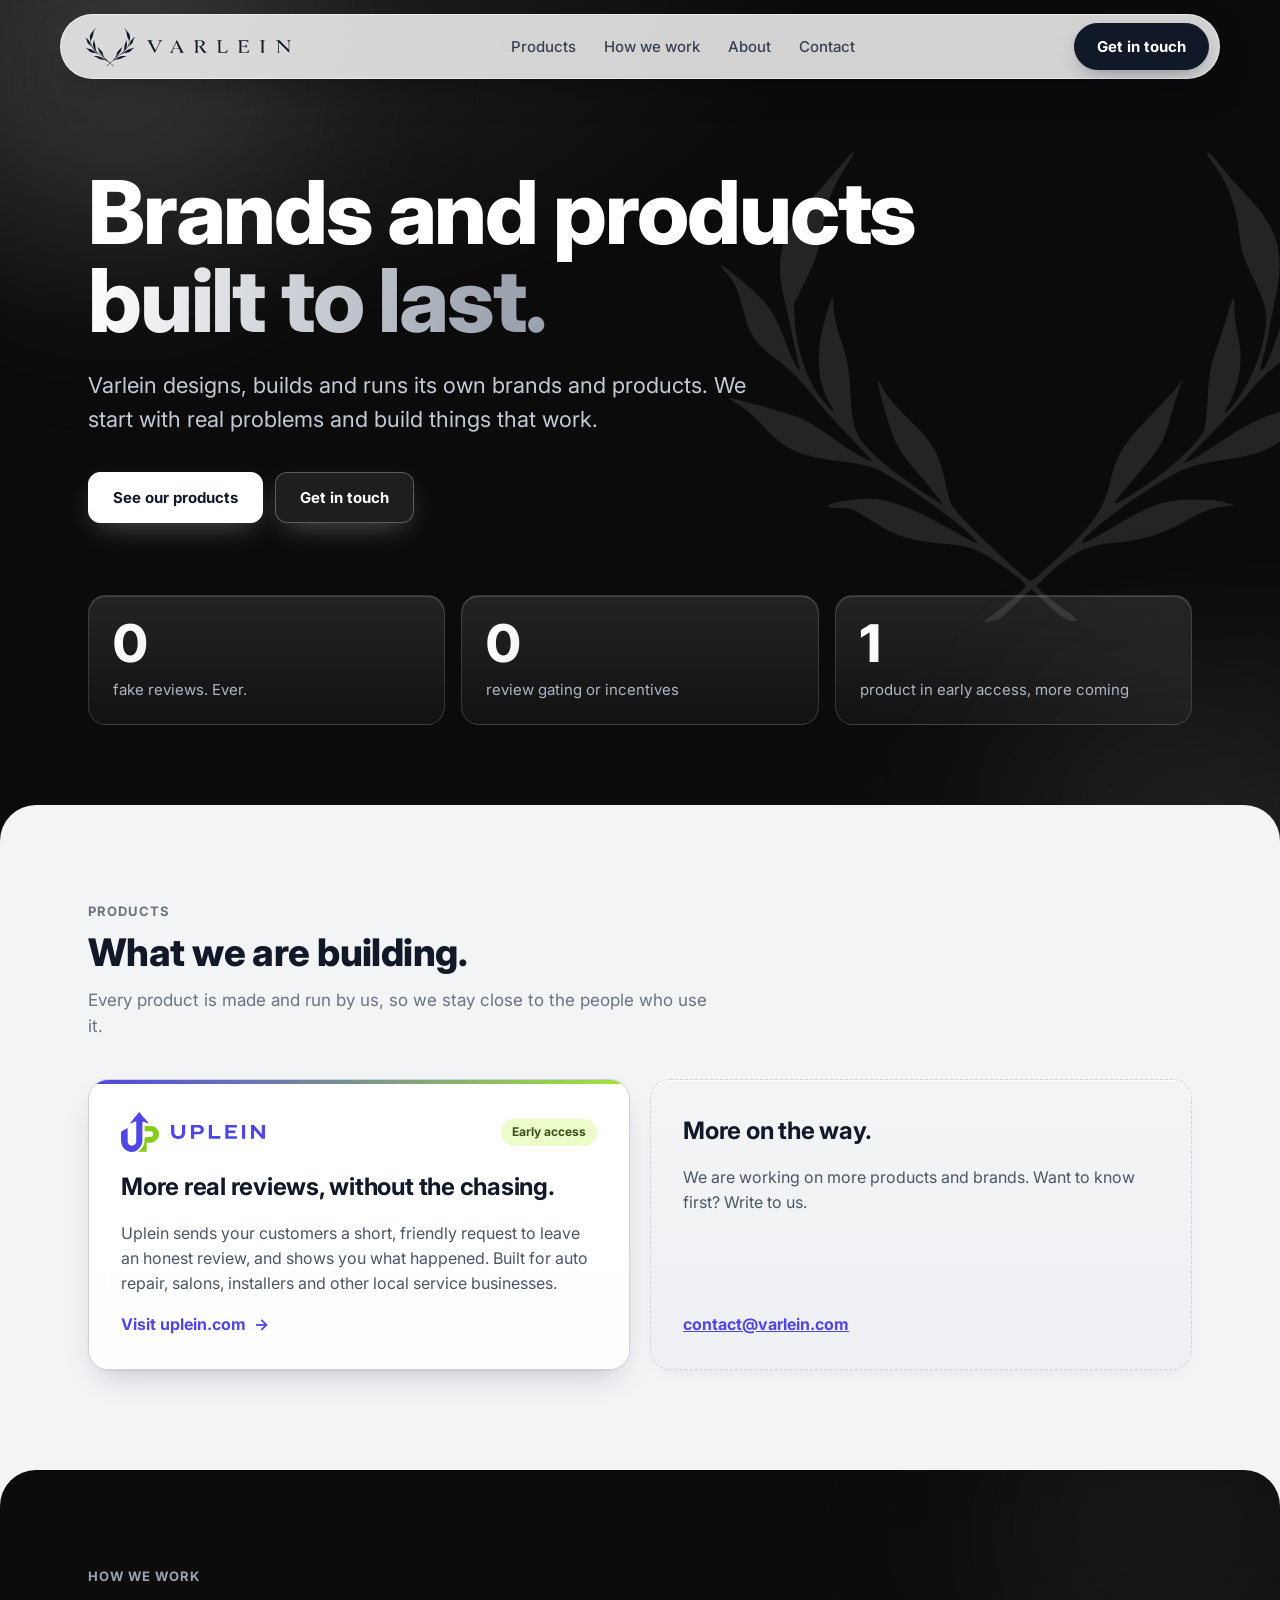
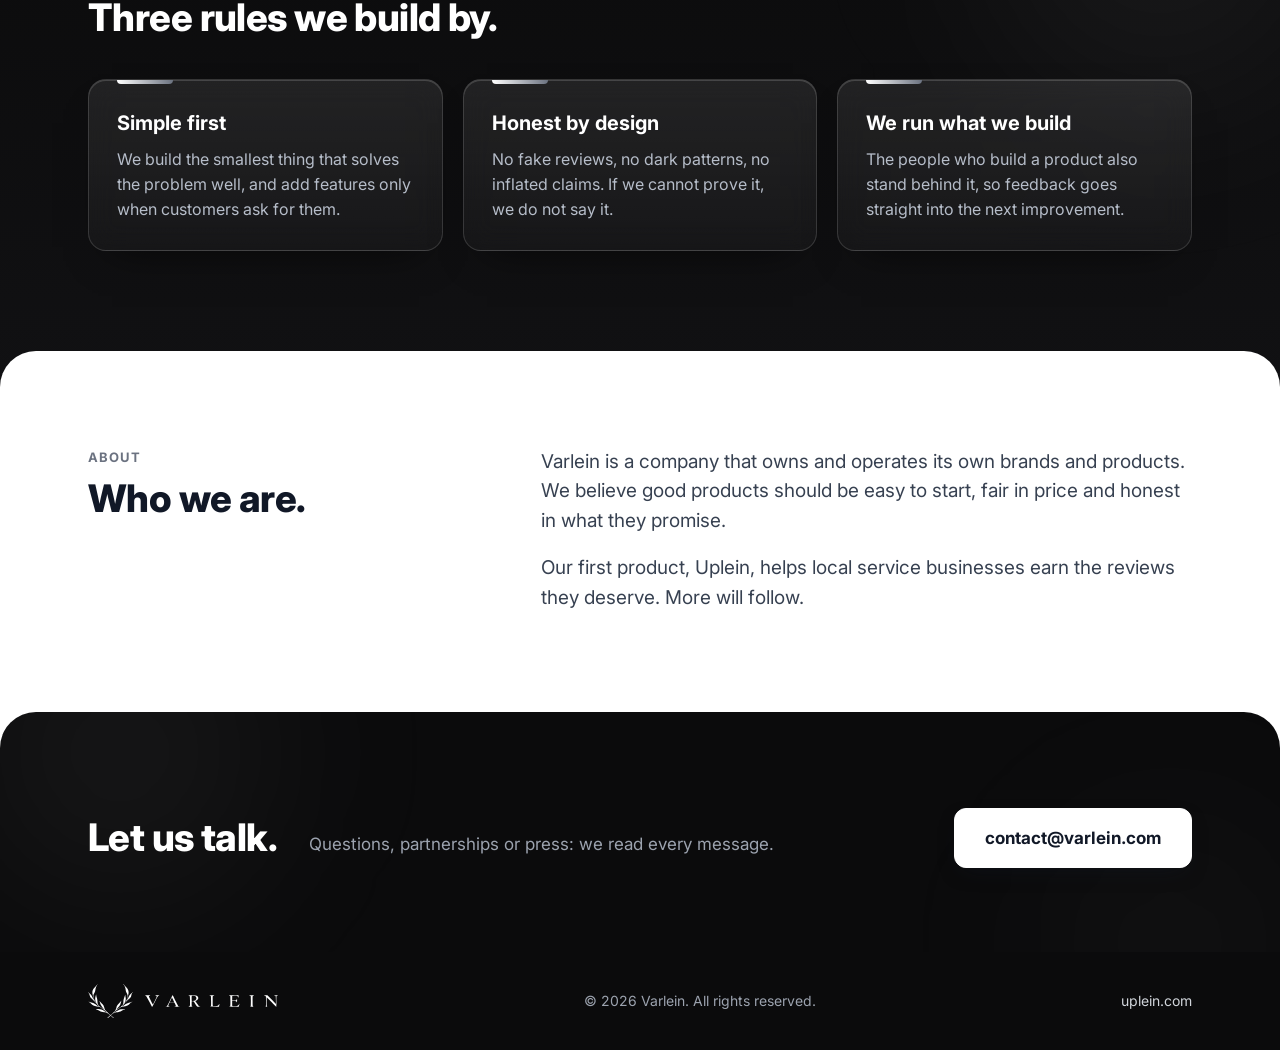
==== index.html @ 77331bc1 "Replace section fades with clean rounded overlaps Co-Authored-By: Claude Sonnet 5.5 <noreply@anthrop" ====
<!doctype html>
<html lang="en">
<head>
<meta charset="utf-8">
<meta name="viewport" content="width=device-width, initial-scale=1">
<title>Varlein | Brands and products built to last</title>
<meta name="description" content="Varlein designs, builds and runs its own brands and products. Our first product is Uplein.">
<link rel="canonical" href="https://varlein.com/">
<meta property="og:site_name" content="Varlein">
<meta property="og:title" content="Varlein | Brands and products built to last">
<meta property="og:url" content="https://varlein.com/">
<link rel="icon" type="image/svg+xml" href="assets/favicon.svg">
<link rel="icon" type="image/png" sizes="32x32" href="assets/favicon-32.png">
<link rel="icon" type="image/png" sizes="16x16" href="assets/favicon-16.png">
<link rel="apple-touch-icon" href="assets/apple-touch-icon.png">
<link rel="preconnect" href="https://fonts.googleapis.com">
<link rel="preconnect" href="https://fonts.gstatic.com" crossorigin>
<link rel="stylesheet" href="https://fonts.googleapis.com/css2?family=Inter:wght@400;500;600;700;800&display=swap">
<style>
:root{--ink:#111827;--body:#374151;--muted:#6B7280;--line:#E5E7EB;--line2:#D1D5DB;--bg:#F7F7F5;--brand:#4F46E5;--lime:#A3E635}
*{box-sizing:border-box}
html{scroll-behavior:smooth}
body{margin:0;background:#fff;color:var(--ink);font-family:Inter,system-ui,sans-serif;line-height:1.55}
a{color:var(--ink)}
.wrap{max-width:1160px;margin:0 auto;padding-left:28px;padding-right:28px}
[id]{scroll-margin-top:84px}
header{position:sticky;top:0;z-index:20;background:rgba(255,255,255,.92);backdrop-filter:blur(10px);border-bottom:1px solid var(--line)}
.bar{display:flex;flex-wrap:wrap;align-items:center;justify-content:space-between;gap:14px;padding-top:12px;padding-bottom:12px}
.logo{display:flex;align-items:center;gap:12px;text-decoration:none}
.logo img{display:block}
nav{display:flex;flex-wrap:wrap;gap:28px;font-size:15px;font-weight:500}
nav a{color:var(--body);text-decoration:none}nav a:hover{color:var(--ink)}
.btn{display:inline-flex;align-items:center;justify-content:center;gap:8px;background:var(--ink);color:#fff;text-decoration:none;font-weight:700;font-size:15px;padding:13px 24px;border-radius:12px;border:1px solid var(--ink);font-family:inherit}
.btn:hover{background:#000;color:#fff}
.btn-ghost{background:#fff;color:var(--ink);border-color:var(--line2)}.btn-ghost:hover{background:var(--bg);color:var(--ink)}
.hero{background:var(--bg);position:relative;overflow:hidden}
.hero-in{position:relative;padding-top:104px;padding-bottom:112px;max-width:1160px}
.hero h1{margin:0;font-size:64px;line-height:1.04;font-weight:800;letter-spacing:-.025em;max-width:820px}
.hero p{margin:24px 0 0;font-size:20px;color:#4B5563;max-width:620px}
.actions{display:flex;flex-wrap:wrap;gap:12px;margin-top:36px}
.deco{position:absolute;right:-40px;top:50%;transform:translateY(-50%);width:520px;opacity:.07;pointer-events:none}
section{padding-top:92px}
.eyebrow{font-size:13px;font-weight:700;letter-spacing:.08em;text-transform:uppercase;color:var(--muted);margin:0 0 10px}
h2{margin:0;font-size:38px;line-height:1.15;font-weight:800;letter-spacing:-.015em;max-width:720px}
.sub{margin:12px 0 0;color:var(--muted);font-size:17px;max-width:620px}
.products{display:grid;grid-template-columns:repeat(auto-fit,minmax(300px,1fr));gap:20px;margin-top:40px}
.pcard{border:1px solid var(--line);border-radius:20px;padding:32px;background:#fff;display:flex;flex-direction:column;gap:16px;text-decoration:none;color:var(--ink);transition:box-shadow .2s,transform .2s}
a.pcard:hover{box-shadow:0 16px 40px rgba(17,24,39,.1);transform:translateY(-2px)}
.pcard .top{display:flex;align-items:center;justify-content:space-between;gap:12px}
.pcard .brandrow{display:flex;align-items:center;gap:12px}
.status{background:#ECFCCB;color:#365314;font-size:12px;font-weight:700;padding:4px 11px;border-radius:999px}
.pcard h3{margin:0;font-size:24px;letter-spacing:-.01em}
.pcard p{margin:0;color:#4B5563;font-size:16px}
.go{margin-top:auto;font-weight:700;color:var(--brand);display:inline-flex;gap:8px;align-items:center}
.pcard.soon{border-style:dashed;background:var(--bg);justify-content:center;min-height:240px}
.principles{display:grid;grid-template-columns:repeat(auto-fit,minmax(260px,1fr));gap:20px;margin-top:40px}
.pr{padding:28px 0;border-top:2px solid var(--ink)}
.pr b{display:block;font-size:20px;margin-bottom:8px}
.pr span{color:#4B5563;font-size:16px}
.about{display:flex;flex-wrap:wrap;gap:48px;align-items:flex-start}
.about .l{flex:1 1 320px}.about .r{flex:2 1 480px;font-size:19px;color:var(--body);display:grid;gap:18px}
.about .r p{margin:0}
.contact{background:var(--ink);color:#fff;margin-top:92px;padding:84px 0}
.contact h2{color:#fff}
.contact .sub{color:#9CA3AF}
.contact .in{display:flex;flex-wrap:wrap;gap:32px;align-items:center;justify-content:space-between}
.btn-light{background:#fff;color:var(--ink);border-color:#fff}.btn-light:hover{background:#E5E7EB;color:var(--ink)}
footer{background:#0B0F19;color:#9CA3AF}
.foot{display:flex;flex-wrap:wrap;justify-content:space-between;align-items:center;gap:20px;padding-top:32px;padding-bottom:32px;font-size:14px}
.foot a{color:#D1D5DB;text-decoration:none}.foot a:hover{color:#fff}
/* ---- Glass and motion (added on top of the design above) ---- */
:root{--ease:cubic-bezier(.2,.7,.2,1)}
header{background:rgba(255,255,255,.7);backdrop-filter:blur(16px) saturate(1.5);-webkit-backdrop-filter:blur(16px) saturate(1.5);border-bottom:1px solid rgba(229,231,235,.7);transition:background .3s var(--ease),box-shadow .3s var(--ease)}
header.scrolled{background:rgba(255,255,255,.86);box-shadow:0 8px 30px -18px rgba(17,24,39,.35)}
nav a{position:relative;transition:color .2s}
nav a::after{content:"";position:absolute;left:0;right:0;bottom:-6px;height:2px;border-radius:2px;background:var(--ink);transform:scaleX(0);transform-origin:left;transition:transform .3s var(--ease)}
nav a:hover::after{transform:scaleX(1)}
.btn,.btn-ghost,.btn-light{transition:transform .2s var(--ease),box-shadow .2s var(--ease),background .2s,color .2s}
.btn{box-shadow:0 8px 22px -10px rgba(17,24,39,.55)}
.btn:hover{transform:translateY(-2px);box-shadow:0 16px 28px -12px rgba(17,24,39,.55)}
.btn:active{transform:translateY(0) scale(.98)}
.btn-ghost{box-shadow:none;background:rgba(255,255,255,.6);backdrop-filter:blur(8px);-webkit-backdrop-filter:blur(8px)}
.hero{background:linear-gradient(180deg,var(--bg),#fff 130%)}
.hero::before,.hero::after,.contact::before,.contact::after{content:"";position:absolute;border-radius:50%;filter:blur(80px);pointer-events:none;will-change:transform}
.hero::before{width:560px;height:560px;left:-160px;top:-200px;background:radial-gradient(circle,rgba(79,70,229,.16),transparent 68%);animation:driftA 26s ease-in-out infinite alternate}
.hero::after{width:480px;height:480px;right:-140px;bottom:-220px;background:radial-gradient(circle,rgba(163,230,53,.22),transparent 68%);animation:driftB 32s ease-in-out infinite alternate}
.deco{animation:floaty 9s ease-in-out infinite}
@keyframes floaty{0%,100%{transform:translateY(-50%)}50%{transform:translateY(calc(-50% - 10px))}}
.contact{position:relative;overflow:hidden;background:linear-gradient(180deg,#111827,#0B0F19)}
.contact::before{width:480px;height:480px;left:-120px;top:-200px;background:radial-gradient(circle,rgba(79,70,229,.12),transparent 68%);animation:driftA 28s ease-in-out infinite alternate}
.contact::after{width:420px;height:420px;right:-100px;bottom:-200px;background:radial-gradient(circle,rgba(163,230,53,.05),transparent 68%);animation:driftB 30s ease-in-out infinite alternate}
.contact .in{position:relative;z-index:1}
@keyframes driftA{from{transform:translate3d(0,0,0) scale(1)}to{transform:translate3d(70px,50px,0) scale(1.12)}}
@keyframes driftB{from{transform:translate3d(0,0,0) scale(1)}to{transform:translate3d(-60px,-46px,0) scale(1.1)}}
.pcard,.pr{background:linear-gradient(180deg,#fff,rgba(255,255,255,.88));backdrop-filter:blur(14px) saturate(1.35);-webkit-backdrop-filter:blur(14px) saturate(1.35);border:1px solid #D5D9E0;box-shadow:inset 0 1px 0 #fff,0 1px 2px rgba(17,24,39,.06),0 14px 32px -14px rgba(17,24,39,.28);transition:transform .35s var(--ease),box-shadow .35s var(--ease),border-color .35s var(--ease)}
.pr{border-radius:18px;padding:28px;position:relative;overflow:hidden}.pr::before{content:"";position:absolute;left:28px;top:0;width:44px;height:4px;border-radius:0 0 4px 4px;background:var(--ink)}.pr b{color:var(--ink)}
.pr:hover,a.pcard:hover{transform:translateY(-4px);border-color:rgba(17,24,39,.25);box-shadow:inset 0 1px 0 rgba(255,255,255,.85),0 22px 44px -20px rgba(17,24,39,.3)}
.pcard.soon{background:linear-gradient(180deg,#F3F4F6,#EEF0F3);box-shadow:inset 0 1px 0 #fff,0 8px 22px -16px rgba(17,24,39,.2)}
.go span{display:inline-block;transition:transform .3s var(--ease)}a.pcard:hover .go span{transform:translateX(5px)}
.hero-in>*{animation:riseIn .85s var(--ease) both}
.hero-in>*:nth-child(2){animation-delay:.1s}.hero-in>*:nth-child(3){animation-delay:.2s}
@keyframes riseIn{from{opacity:0;transform:translateY(20px)}to{opacity:1;transform:none}}
.js .reveal{opacity:0;transform:translateY(22px);transition:opacity .8s var(--ease),transform .8s var(--ease);transition-delay:var(--d,0s)}
.js .reveal.in{opacity:1;transform:none}
/* ---- Bolder layer: dark hero, alternating bands, floating pill header, stats ---- */
.band{padding:96px 0}
.band.light{background:#F3F4F6}
.band.dark{background:linear-gradient(180deg,#0B0F19,#111827);color:#fff;position:relative;overflow:hidden}
.band.dark::before{content:"";position:absolute;width:520px;height:520px;right:-140px;top:-200px;border-radius:50%;filter:blur(90px);background:radial-gradient(circle,rgba(79,70,229,.28),transparent 68%);animation:driftB 30s ease-in-out infinite alternate;pointer-events:none}
.band.dark .wrap{position:relative;z-index:1}
.band.dark h2{color:#fff}.band.dark .eyebrow{color:#A3E635}.band.dark .sub{color:#9CA3AF}
.band.dark .pr{background:linear-gradient(180deg,rgba(255,255,255,.09),rgba(255,255,255,.03));border:1px solid rgba(255,255,255,.14);box-shadow:inset 0 1px 0 rgba(255,255,255,.16),0 20px 40px -24px rgba(0,0,0,.7);backdrop-filter:blur(14px);-webkit-backdrop-filter:blur(14px)}
.band.dark .pr::before{background:linear-gradient(90deg,#A3E635,#818CF8);width:56px}
.band.dark .pr b{color:#fff}.band.dark .pr span{color:#B6BDC9}
.band.dark .pr:hover{border-color:rgba(163,230,53,.5);box-shadow:inset 0 1px 0 rgba(255,255,255,.2),0 26px 50px -24px rgba(79,70,229,.6)}
section.band{padding-top:96px}
.band.light .pcard{border-color:#CDD2DA}
.hero{background:radial-gradient(1200px 600px at 15% 0%,rgba(79,70,229,.35),transparent 60%),radial-gradient(900px 500px at 100% 100%,rgba(163,230,53,.14),transparent 60%),#0B0F19;color:#fff}
.hero::before{background:radial-gradient(circle,rgba(79,70,229,.4),transparent 68%)}
.hero::after{background:radial-gradient(circle,rgba(163,230,53,.2),transparent 68%)}
.hero-in{padding-top:168px;padding-bottom:72px}
.hero h1{font-size:88px;line-height:1;max-width:980px;color:#fff}
.hero .grad{background:linear-gradient(95deg,#A3E635,#818CF8 70%);-webkit-background-clip:text;background-clip:text;color:transparent;-webkit-text-fill-color:transparent}
.hero p{color:#C4CAD6;font-size:22px;max-width:660px}
.hero .btn{background:#fff;color:var(--ink);border-color:#fff;box-shadow:0 10px 30px -10px rgba(163,230,53,.55)}
.hero .btn:hover{background:#F3F4F6;box-shadow:0 18px 38px -12px rgba(163,230,53,.7)}
.hero .btn-ghost{background:rgba(255,255,255,.08);color:#fff;border-color:rgba(255,255,255,.28);box-shadow:none}
.hero .btn-ghost:hover{background:rgba(255,255,255,.16);color:#fff}
.deco{width:620px;opacity:.1;right:-60px;top:46%;translate:calc(var(--mx,0)*-26px) calc(var(--my,0)*-18px);transition:translate .25s ease-out}
.stats{display:grid;grid-template-columns:repeat(auto-fit,minmax(200px,1fr));gap:16px;margin-top:72px}
.stat{padding:22px 24px;border-radius:18px;border:1px solid rgba(255,255,255,.14);background:linear-gradient(180deg,rgba(255,255,255,.1),rgba(255,255,255,.03));backdrop-filter:blur(14px);-webkit-backdrop-filter:blur(14px);box-shadow:inset 0 1px 0 rgba(255,255,255,.16)}
.stat b{display:block;font-size:52px;line-height:1;font-weight:800;letter-spacing:-.03em;background:linear-gradient(95deg,#fff,#C7D2FE);-webkit-background-clip:text;background-clip:text;-webkit-text-fill-color:transparent}
.stat span{display:block;margin-top:8px;color:#AEB6C4;font-size:15px}
header{position:fixed;top:14px;left:50%;transform:translateX(-50%);width:min(1160px,calc(100% - 28px));border:1px solid rgba(255,255,255,.5);border-radius:999px;background:rgba(255,255,255,.82);box-shadow:0 14px 40px -16px rgba(0,0,0,.5);transition:width .45s var(--ease),background .3s,box-shadow .3s}
header.scrolled{width:min(900px,calc(100% - 28px));background:rgba(255,255,255,.9)}
header .bar{padding:8px 10px 8px 24px;max-width:none}
header .btn{padding:11px 22px;border-radius:999px}
nav a.active{color:var(--ink)}nav a.active::after{transform:scaleX(1)}
.hero-in>*:nth-child(4){animation-delay:.3s}
@media (max-width:900px){.hero h1{font-size:60px}}
@media (max-width:720px){.hero h1{font-size:42px}.hero p{font-size:18px}.hero-in{padding-top:112px;padding-bottom:48px}.stats{margin-top:44px}.stat b{font-size:40px}.band,section.band{padding:60px 0}header .bar{padding:6px 8px 6px 16px}header .btn{padding:10px 16px}}
/* ---- Neutral palette for Varlein (black, white, gray). Colour appears only on the Uplein card. ---- */
.hero{background:radial-gradient(1100px 560px at 12% 0%,rgba(255,255,255,.10),transparent 60%),radial-gradient(800px 480px at 100% 100%,rgba(255,255,255,.05),transparent 60%),#0B0B0C}
.hero::before{background:radial-gradient(circle,rgba(255,255,255,.14),transparent 68%)}
.hero::after{background:radial-gradient(circle,rgba(255,255,255,.07),transparent 68%)}
.hero .grad{background:linear-gradient(95deg,#fff,#9CA3AF 90%);-webkit-background-clip:text;background-clip:text;-webkit-text-fill-color:transparent}
.hero .btn{box-shadow:0 10px 30px -10px rgba(255,255,255,.35)}.hero .btn:hover{box-shadow:0 18px 38px -12px rgba(255,255,255,.5)}
.stat b{background:linear-gradient(95deg,#fff,#9CA3AF);-webkit-background-clip:text;background-clip:text;-webkit-text-fill-color:transparent}
.band.dark{background:linear-gradient(180deg,#0B0B0C,#111113)}
.band.dark::before{background:radial-gradient(circle,rgba(255,255,255,.08),transparent 68%)}
.band.dark .eyebrow{color:#9CA3AF}
.band.dark .pr::before{background:linear-gradient(90deg,#fff,#6B7280)}
.band.dark .pr:hover{border-color:rgba(255,255,255,.4);box-shadow:inset 0 1px 0 rgba(255,255,255,.2),0 26px 50px -24px rgba(0,0,0,.8)}
.contact::before{background:radial-gradient(circle,rgba(255,255,255,.07),transparent 68%)}
.contact::after{background:radial-gradient(circle,rgba(255,255,255,.04),transparent 68%)}
footer{background:#0B0B0C}
a.pcard{position:relative;overflow:hidden}
a.pcard::before{content:"";position:absolute;left:0;right:0;top:0;height:4px;background:linear-gradient(90deg,#4F46E5,#A3E635)}
a.pcard:hover{border-color:rgba(79,70,229,.5);box-shadow:inset 0 1px 0 #fff,0 24px 48px -20px rgba(79,70,229,.45)}
/* clean hand-over between sections: the next section overlaps the previous one with rounded top corners */
.hero-in{padding-bottom:116px}
#products,#approach,#about,.contact{position:relative;border-radius:36px 36px 0 0;margin-top:-36px}
#products{background:#F3F4F6;padding:96px 0 136px}
#approach{background:linear-gradient(180deg,#0B0B0C,#111113);padding:96px 0 136px}
#about{background:#fff;padding:96px 0 136px}
.contact{background:#0B0B0C;padding:96px 0 84px}
@media (max-width:720px){.hero-in{padding-bottom:84px}#products,#approach,#about{padding:64px 0 100px}.contact{padding:64px 0 56px}#products,#approach,#about,.contact{border-radius:26px 26px 0 0;margin-top:-26px}}@media (prefers-reduced-motion:reduce){*,*::before,*::after{animation-duration:.01ms!important;animation-delay:0s!important;animation-iteration-count:1!important;transition-duration:.01ms!important;scroll-behavior:auto!important}.js .reveal{opacity:1;transform:none}}
@media (max-width:900px){nav{display:none}.deco{width:360px;right:-120px}}
@media (max-width:720px){.bar{flex-wrap:nowrap;gap:10px}.logo{gap:9px}.logo img:first-child{height:30px;width:auto}.logo img:last-child{height:10px;width:auto}.bar .btn{padding:11px 16px;font-size:14px;white-space:nowrap}.hero h1{font-size:40px}.hero p{font-size:18px}h2{font-size:29px}.wrap{padding-left:18px;padding-right:18px}.hero-in{padding-top:56px;padding-bottom:64px}section{padding-top:64px}.contact{margin-top:64px;padding:56px 0}.pcard{padding:24px}}
</style>
</head>
<body>

<header>
  <div class="wrap bar">
    <a class="logo" href="#top" aria-label="Varlein home">
      <img src="assets/varlein-mark-ink.svg" alt="" height="38">
      <img src="assets/varlein-wordmark-ink.svg" alt="Varlein" height="13">
    </a>
    <nav aria-label="Main">
      <a href="#products">Products</a>
      <a href="#approach">How we work</a>
      <a href="#about">About</a>
      <a href="#contact">Contact</a>
    </nav>
    <a class="btn" href="mailto:contact@varlein.com">Get in touch</a>
  </div>
</header>

<main id="top">

<div class="hero">
  <img class="deco" src="assets/varlein-mark-white.svg" alt="" aria-hidden="true">
  <div class="wrap hero-in">
    <h1>Brands and products <span class="grad">built to last.</span></h1>
    <p>Varlein designs, builds and runs its own brands and products. We start with real problems and build things that work.</p>
    <div class="actions">
      <a class="btn" href="#products">See our products</a>
      <a class="btn btn-ghost" href="mailto:contact@varlein.com">Get in touch</a>
    </div>
    <div class="stats">
      <div class="stat"><b>0</b><span>fake reviews. Ever.</span></div>
      <div class="stat"><b>0</b><span>review gating or incentives</span></div>
      <div class="stat"><b>1</b><span>product in early access, more coming</span></div>
    </div>
  </div>
</div>

<section id="products" class="band light"><div class="wrap">
  <p class="eyebrow">Products</p>
  <h2>What we are building.</h2>
  <p class="sub">Every product is made and run by us, so we stay close to the people who use it.</p>
  <div class="products">
    <a class="pcard" href="https://uplein.com/">
      <div class="top">
        <div class="brandrow"><img src="assets/uplein-mark-indigo-limedeep.svg" alt="" height="40"><img src="assets/uplein-wordmark-indigo.svg" alt="Uplein" height="14"></div>
        <span class="status">Early access</span>
      </div>
      <h3>More real reviews, without the chasing.</h3>
      <p>Uplein sends your customers a short, friendly request to leave an honest review, and shows you what happened. Built for auto repair, salons, installers and other local service businesses.</p>
      <span class="go">Visit uplein.com <span aria-hidden="true">&rarr;</span></span>
    </a>
    <div class="pcard soon">
      <h3>More on the way.</h3>
      <p>We are working on more products and brands. Want to know first? Write to us.</p>
      <a class="go" href="mailto:contact@varlein.com">contact@varlein.com</a>
    </div>
  </div>
</div></section>

<section id="approach" class="band dark"><div class="wrap">
  <p class="eyebrow">How we work</p>
  <h2>Three rules we build by.</h2>
  <div class="principles">
    <div class="pr"><b>Simple first</b><span>We build the smallest thing that solves the problem well, and add features only when customers ask for them.</span></div>
    <div class="pr"><b>Honest by design</b><span>No fake reviews, no dark patterns, no inflated claims. If we cannot prove it, we do not say it.</span></div>
    <div class="pr"><b>We run what we build</b><span>The people who build a product also stand behind it, so feedback goes straight into the next improvement.</span></div>
  </div>
</div></section>

<section id="about" class="band"><div class="wrap">
  <div class="about">
    <div class="l"><p class="eyebrow">About</p><h2>Who we are.</h2></div>
    <div class="r">
      <p>Varlein is a company that owns and operates its own brands and products. We believe good products should be easy to start, fair in price and honest in what they promise.</p>
      <p>Our first product, Uplein, helps local service businesses earn the reviews they deserve. More will follow.</p>
    </div>
  </div>
</div></section>

</main>

<div id="contact" class="contact">
  <div class="wrap in" style="display:flex;flex-wrap:wrap;gap:32px;align-items:center;justify-content:space-between">
    <div><h2>Let us talk.</h2><p class="sub">Questions, partnerships or press: we read every message.</p></div>
    <a class="btn btn-light" href="mailto:contact@varlein.com" style="font-size:17px;padding:16px 30px">contact@varlein.com</a>
  </div>
</div>

<footer>
  <div class="wrap foot">
    <a class="logo" href="#top" aria-label="Varlein home"><img src="assets/varlein-mark-white.svg" alt="" height="34"><img src="assets/varlein-wordmark-white.svg" alt="Varlein" height="12"></a>
    <span>&copy; <span id="year">2026</span> Varlein. All rights reserved.</span>
    <span><a href="https://uplein.com/">uplein.com</a></span>
  </div>
</footer>

<script>
document.getElementById('year').textContent = new Date().getFullYear();
/* soft fade-in of blocks as they come into view, and a shadow under the header after scrolling */
(function(){
  var root = document.documentElement, hdr = document.querySelector('header');
  function onScroll(){ if(hdr) hdr.classList.toggle('scrolled', window.scrollY > 8); }
  window.addEventListener('scroll', onScroll, {passive:true}); onScroll();
  var hero = document.querySelector('.hero');
  if(hero && window.matchMedia('(hover:hover)').matches){ hero.addEventListener('mousemove', function(e){ var r=hero.getBoundingClientRect(); hero.style.setProperty('--mx', ((e.clientX-r.left)/r.width-.5).toFixed(3)); hero.style.setProperty('--my', ((e.clientY-r.top)/r.height-.5).toFixed(3)); }); }
  var links = [].slice.call(document.querySelectorAll('nav a')), secs = links.map(function(a){ return document.querySelector(a.getAttribute('href')); });
  function spy(){ var y = window.scrollY + 140, cur = -1; secs.forEach(function(s,i){ if(s && s.getBoundingClientRect().top + window.scrollY <= y) cur = i; }); links.forEach(function(a,i){ a.classList.toggle('active', i===cur); }); }
  window.addEventListener('scroll', spy, {passive:true}); spy();
  if(!('IntersectionObserver' in window) || window.matchMedia('(prefers-reduced-motion: reduce)').matches) return;
  root.classList.add('js');
  var seen = new Set();
  var io = new IntersectionObserver(function(entries){
    entries.forEach(function(e){ if(e.isIntersecting){ e.target.classList.add('in'); io.unobserve(e.target); } });
  }, {threshold:.12, rootMargin:'0px 0px -6% 0px'});
  function mark(el, delay){ if(seen.has(el)) return; seen.add(el); el.classList.add('reveal'); el.style.setProperty('--d', delay+'s'); io.observe(el); }
  document.querySelectorAll('section .wrap > .eyebrow, section .wrap > h2, section .wrap > .sub, .about .l, .contact .in > div').forEach(function(el){ mark(el, 0); });
  ['.products>*','.principles>*','.about .r p','.contact .in > a'].forEach(function(sel){ document.querySelectorAll(sel).forEach(function(el, i){ mark(el, Math.min(i,5)*0.1); }); });
})();
</script>
</body>
</html>
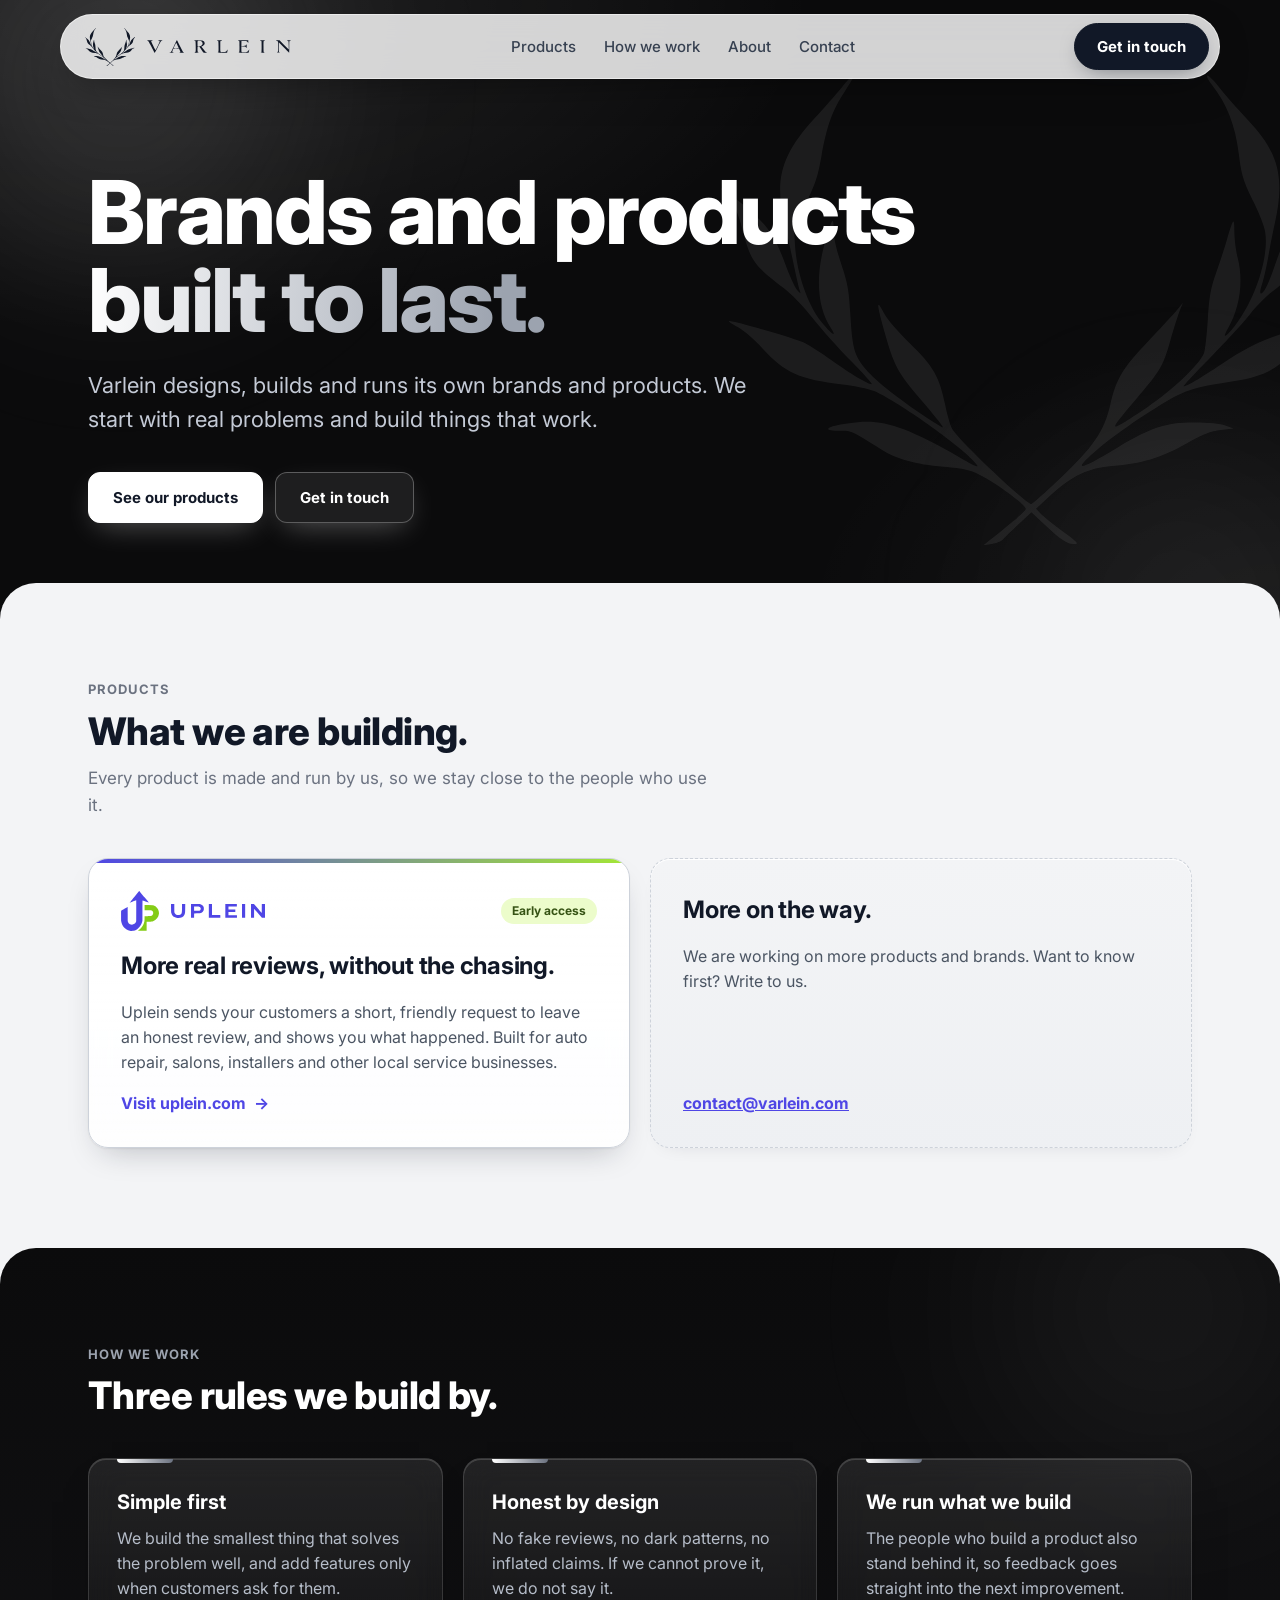
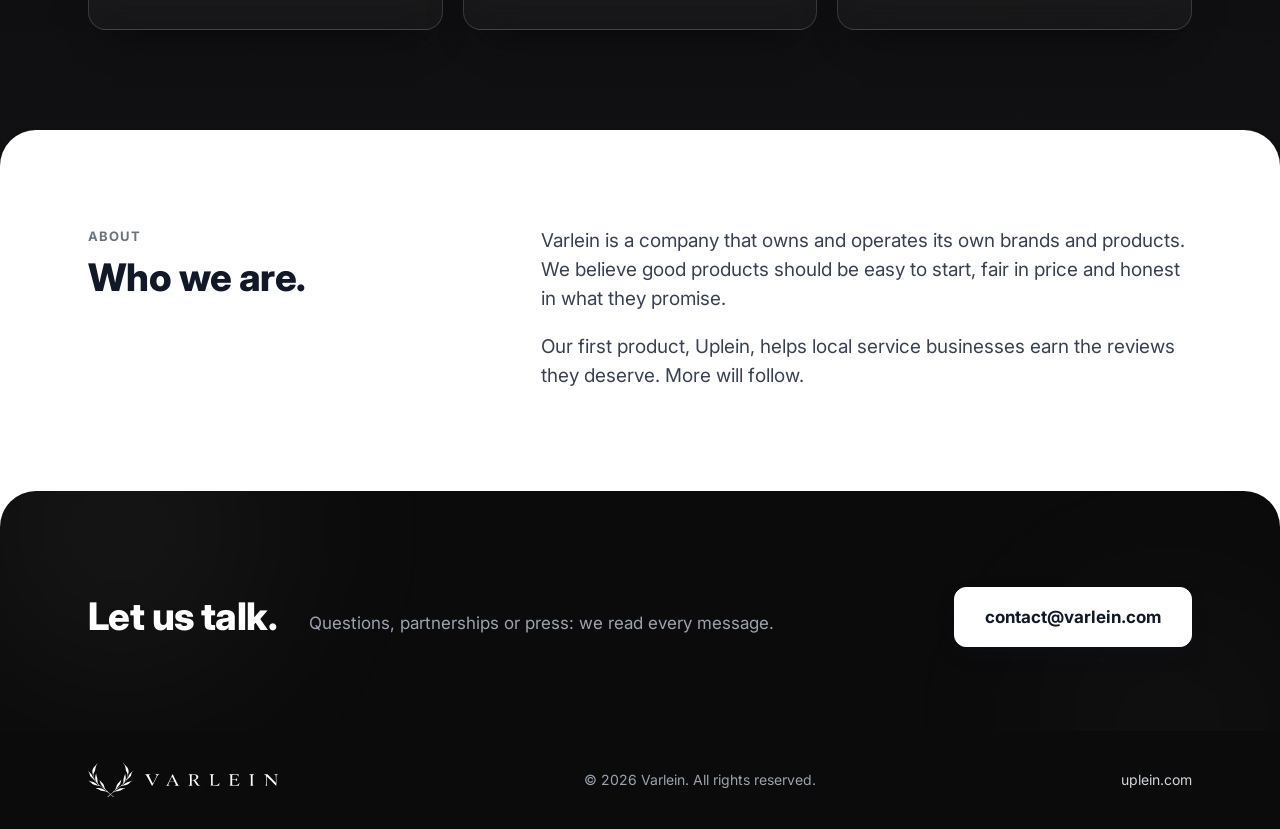
==== commit edae8ed8: "Varlein: remove hero stats, fixed wreath with light sweep Co-Authored-By: Claude Sonnet 5.5 <noreply" ====
--- a/index.html
+++ b/index.html
@@ -164,7 +164,25 @@
 #approach{background:linear-gradient(180deg,#0B0B0C,#111113);padding:96px 0 136px}
 #about{background:#fff;padding:96px 0 136px}
 .contact{background:#0B0B0C;padding:96px 0 84px}
-@media (max-width:720px){.hero-in{padding-bottom:84px}#products,#approach,#about{padding:64px 0 100px}.contact{padding:64px 0 56px}#products,#approach,#about,.contact{border-radius:26px 26px 0 0;margin-top:-26px}}@media (prefers-reduced-motion:reduce){*,*::before,*::after{animation-duration:.01ms!important;animation-delay:0s!important;animation-iteration-count:1!important;transition-duration:.01ms!important;scroll-behavior:auto!important}.js .reveal{opacity:1;transform:none}}
+@media (max-width:720px){.hero-in{padding-bottom:84px}#products,#approach,#about{padding:64px 0 100px}.contact{padding:64px 0 56px}#products,#approach,#about,.contact{border-radius:26px 26px 0 0;margin-top:-26px}}/* ---- Mobile menu ---- */
+.menu-btn{display:none;width:42px;height:42px;border-radius:999px;border:1px solid rgba(17,24,39,.15);background:rgba(255,255,255,.7);cursor:pointer;padding:0;position:relative;flex:none}
+.menu-btn span,.menu-btn span::before,.menu-btn span::after{position:absolute;left:12px;width:16px;height:2px;border-radius:2px;background:#111827;transition:transform .3s,top .3s,opacity .2s}
+.menu-btn span{top:19px}.menu-btn span::before,.menu-btn span::after{content:"";left:0}.menu-btn span::before{top:-5px}.menu-btn span::after{top:5px}
+header.open .menu-btn span{background:transparent}header.open .menu-btn span::before{top:0;transform:rotate(45deg)}header.open .menu-btn span::after{top:0;transform:rotate(-45deg)}
+@media (max-width:900px){
+.menu-btn{display:block}
+header .bar .btn{margin-left:auto}
+header nav{display:flex;position:absolute;top:calc(100% + 10px);left:0;right:0;flex-direction:column;gap:4px;padding:14px;border-radius:24px;background:rgba(255,255,255,.97);backdrop-filter:blur(16px);-webkit-backdrop-filter:blur(16px);border:1px solid rgba(17,24,39,.1);box-shadow:0 24px 50px -20px rgba(0,0,0,.5);opacity:0;visibility:hidden;transform:translateY(-8px);transition:opacity .25s,transform .25s,visibility .25s}
+header.open nav{opacity:1;visibility:visible;transform:none}
+header nav a{padding:12px 14px;font-size:17px;border-radius:12px}header nav a:hover{background:#F3F4F6}header nav a::after{display:none}
+}@media (max-width:900px){header .bar{flex-wrap:nowrap;gap:8px}}
+@media (max-width:720px){header .logo{gap:8px}header .logo img:first-child{height:32px;width:auto}header .logo img:last-child{height:11px;width:auto}header .bar .btn{padding:9px 14px;font-size:13px;white-space:nowrap}.menu-btn{width:38px;height:38px}.menu-btn span{top:17px}}
+@media (max-width:420px){header .logo img:last-child{height:8px}header .logo img:first-child{height:28px}header .bar .btn{padding:9px 12px;font-size:12.5px}}
+/* wreath: fixed in place, a soft light sweeps across it now and then */
+.deco{width:620px;aspect-ratio:300/228;opacity:1;right:-60px;top:50%;translate:none;transform:translateY(-50%);animation:none;transition:none;-webkit-mask:url(assets/varlein-mark-white.svg) center/contain no-repeat;mask:url(assets/varlein-mark-white.svg) center/contain no-repeat;background:linear-gradient(105deg,rgba(255,255,255,.07) 40%,rgba(255,255,255,.34) 50%,rgba(255,255,255,.07) 60%);background-size:300% 100%;background-position:100% 0;animation:sheen 9s ease-in-out infinite}
+@keyframes sheen{0%{background-position:100% 0}55%,100%{background-position:0% 0}}
+.hero-in{padding-bottom:96px}
+@media (max-width:900px){.deco{width:380px;right:-110px}}@media (prefers-reduced-motion:reduce){*,*::before,*::after{animation-duration:.01ms!important;animation-delay:0s!important;animation-iteration-count:1!important;transition-duration:.01ms!important;scroll-behavior:auto!important}.js .reveal{opacity:1;transform:none}}
 @media (max-width:900px){nav{display:none}.deco{width:360px;right:-120px}}
 @media (max-width:720px){.bar{flex-wrap:nowrap;gap:10px}.logo{gap:9px}.logo img:first-child{height:30px;width:auto}.logo img:last-child{height:10px;width:auto}.bar .btn{padding:11px 16px;font-size:14px;white-space:nowrap}.hero h1{font-size:40px}.hero p{font-size:18px}h2{font-size:29px}.wrap{padding-left:18px;padding-right:18px}.hero-in{padding-top:56px;padding-bottom:64px}section{padding-top:64px}.contact{margin-top:64px;padding:56px 0}.pcard{padding:24px}}
 </style>
@@ -184,24 +202,20 @@
       <a href="#contact">Contact</a>
     </nav>
     <a class="btn" href="mailto:contact@varlein.com">Get in touch</a>
+    <button class="menu-btn" type="button" aria-label="Menu" aria-expanded="false"><span></span></button>
   </div>
 </header>
 
 <main id="top">
 
 <div class="hero">
-  <img class="deco" src="assets/varlein-mark-white.svg" alt="" aria-hidden="true">
+  <div class="deco" aria-hidden="true"></div>
   <div class="wrap hero-in">
     <h1>Brands and products <span class="grad">built to last.</span></h1>
     <p>Varlein designs, builds and runs its own brands and products. We start with real problems and build things that work.</p>
     <div class="actions">
       <a class="btn" href="#products">See our products</a>
       <a class="btn btn-ghost" href="mailto:contact@varlein.com">Get in touch</a>
-    </div>
-    <div class="stats">
-      <div class="stat"><b>0</b><span>fake reviews. Ever.</span></div>
-      <div class="stat"><b>0</b><span>review gating or incentives</span></div>
-      <div class="stat"><b>1</b><span>product in early access, more coming</span></div>
     </div>
   </div>
 </div>
@@ -288,5 +302,12 @@
   ['.products>*','.principles>*','.about .r p','.contact .in > a'].forEach(function(sel){ document.querySelectorAll(sel).forEach(function(el, i){ mark(el, Math.min(i,5)*0.1); }); });
 })();
 </script>
-</body>
+<script>
+(function(){var h=document.querySelector('header'),b=document.querySelector('.menu-btn');if(!h||!b)return;
+function set(o){h.classList.toggle('open',o);b.setAttribute('aria-expanded',o?'true':'false');}
+b.addEventListener('click',function(e){e.stopPropagation();set(!h.classList.contains('open'));});
+h.querySelectorAll('nav a').forEach(function(a){a.addEventListener('click',function(){set(false);});});
+document.addEventListener('click',function(e){if(!h.contains(e.target))set(false);});
+document.addEventListener('keydown',function(e){if(e.key==='Escape')set(false);});})();
+</script></body>
 </html>
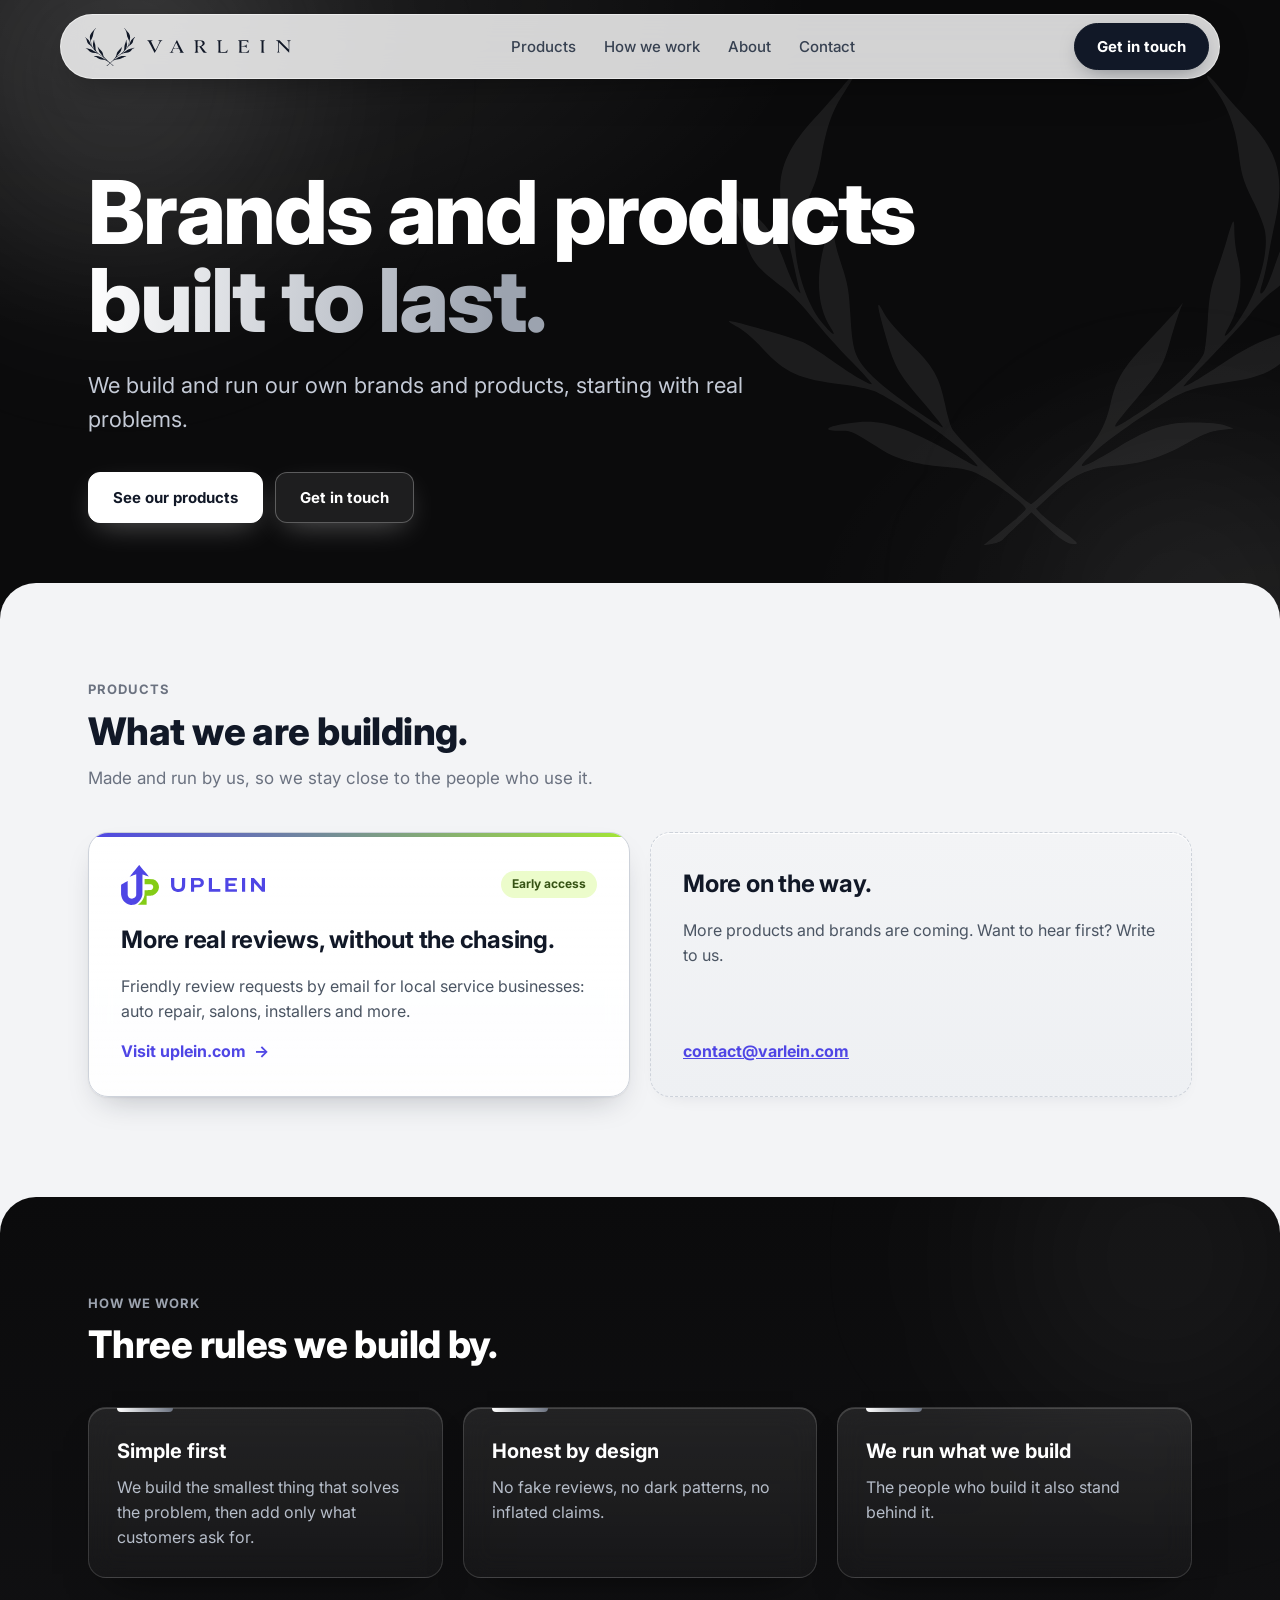
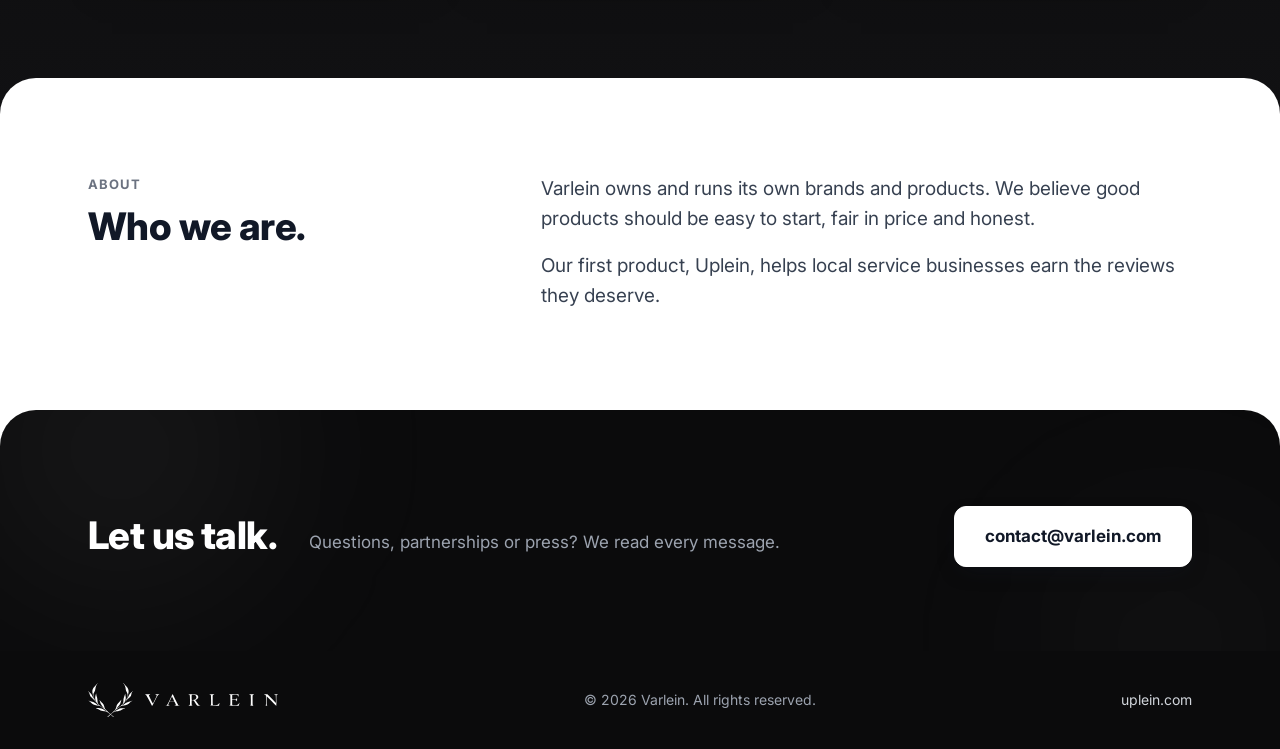
==== commit 06f28613: "Shorter, plainer website copy Co-Authored-By: Claude Sonnet 5.5 <noreply@anthropic.com>" ====
--- a/index.html
+++ b/index.html
@@ -212,7 +212,7 @@
   <div class="deco" aria-hidden="true"></div>
   <div class="wrap hero-in">
     <h1>Brands and products <span class="grad">built to last.</span></h1>
-    <p>Varlein designs, builds and runs its own brands and products. We start with real problems and build things that work.</p>
+    <p>We build and run our own brands and products, starting with real problems.</p>
     <div class="actions">
       <a class="btn" href="#products">See our products</a>
       <a class="btn btn-ghost" href="mailto:contact@varlein.com">Get in touch</a>
@@ -223,7 +223,7 @@
 <section id="products" class="band light"><div class="wrap">
   <p class="eyebrow">Products</p>
   <h2>What we are building.</h2>
-  <p class="sub">Every product is made and run by us, so we stay close to the people who use it.</p>
+  <p class="sub">Made and run by us, so we stay close to the people who use it.</p>
   <div class="products">
     <a class="pcard" href="https://uplein.com/">
       <div class="top">
@@ -231,12 +231,12 @@
         <span class="status">Early access</span>
       </div>
       <h3>More real reviews, without the chasing.</h3>
-      <p>Uplein sends your customers a short, friendly request to leave an honest review, and shows you what happened. Built for auto repair, salons, installers and other local service businesses.</p>
+      <p>Friendly review requests by email for local service businesses: auto repair, salons, installers and more.</p>
       <span class="go">Visit uplein.com <span aria-hidden="true">&rarr;</span></span>
     </a>
     <div class="pcard soon">
       <h3>More on the way.</h3>
-      <p>We are working on more products and brands. Want to know first? Write to us.</p>
+      <p>More products and brands are coming. Want to hear first? Write to us.</p>
       <a class="go" href="mailto:contact@varlein.com">contact@varlein.com</a>
     </div>
   </div>
@@ -246,9 +246,9 @@
   <p class="eyebrow">How we work</p>
   <h2>Three rules we build by.</h2>
   <div class="principles">
-    <div class="pr"><b>Simple first</b><span>We build the smallest thing that solves the problem well, and add features only when customers ask for them.</span></div>
-    <div class="pr"><b>Honest by design</b><span>No fake reviews, no dark patterns, no inflated claims. If we cannot prove it, we do not say it.</span></div>
-    <div class="pr"><b>We run what we build</b><span>The people who build a product also stand behind it, so feedback goes straight into the next improvement.</span></div>
+    <div class="pr"><b>Simple first</b><span>We build the smallest thing that solves the problem, then add only what customers ask for.</span></div>
+    <div class="pr"><b>Honest by design</b><span>No fake reviews, no dark patterns, no inflated claims.</span></div>
+    <div class="pr"><b>We run what we build</b><span>The people who build it also stand behind it.</span></div>
   </div>
 </div></section>
 
@@ -256,8 +256,8 @@
   <div class="about">
     <div class="l"><p class="eyebrow">About</p><h2>Who we are.</h2></div>
     <div class="r">
-      <p>Varlein is a company that owns and operates its own brands and products. We believe good products should be easy to start, fair in price and honest in what they promise.</p>
-      <p>Our first product, Uplein, helps local service businesses earn the reviews they deserve. More will follow.</p>
+      <p>Varlein owns and runs its own brands and products. We believe good products should be easy to start, fair in price and honest.</p>
+      <p>Our first product, Uplein, helps local service businesses earn the reviews they deserve.</p>
     </div>
   </div>
 </div></section>
@@ -266,7 +266,7 @@
 
 <div id="contact" class="contact">
   <div class="wrap in" style="display:flex;flex-wrap:wrap;gap:32px;align-items:center;justify-content:space-between">
-    <div><h2>Let us talk.</h2><p class="sub">Questions, partnerships or press: we read every message.</p></div>
+    <div><h2>Let us talk.</h2><p class="sub">Questions, partnerships or press? We read every message.</p></div>
     <a class="btn btn-light" href="mailto:contact@varlein.com" style="font-size:17px;padding:16px 30px">contact@varlein.com</a>
   </div>
 </div>
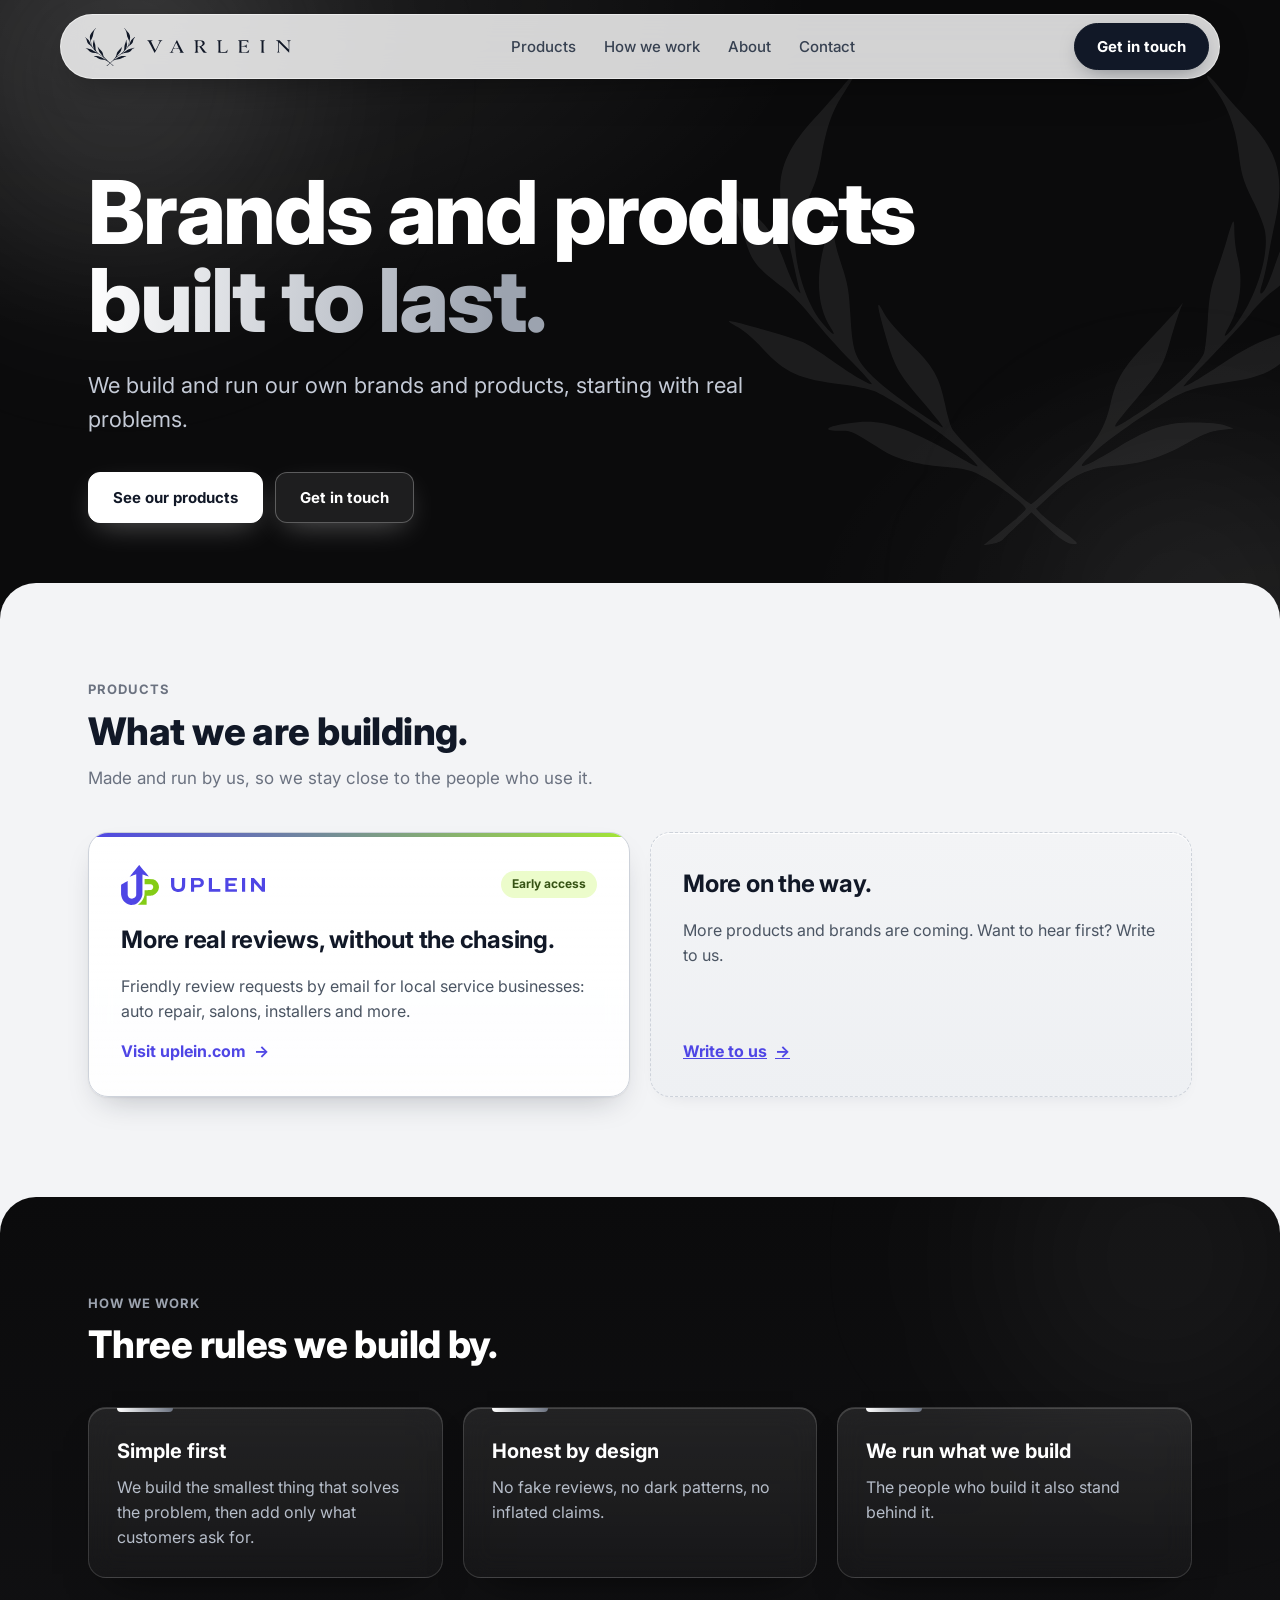
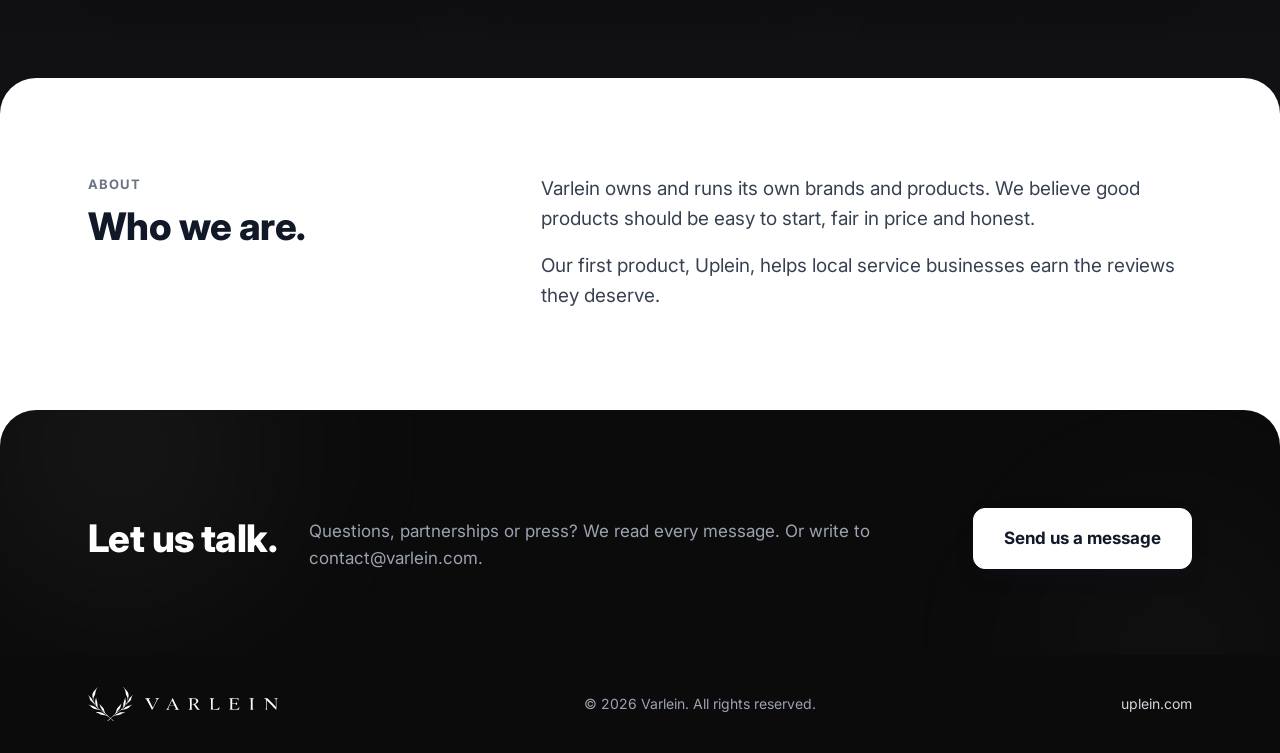
==== commit 112253dd: "Send demo requests and contact messages through our own server Co-Authored-By: Claude Sonnet 5.5 <no" ====
--- a/index.html
+++ b/index.html
@@ -182,7 +182,29 @@
 .deco{width:620px;aspect-ratio:300/228;opacity:1;right:-60px;top:50%;translate:none;transform:translateY(-50%);animation:none;transition:none;-webkit-mask:url(assets/varlein-mark-white.svg) center/contain no-repeat;mask:url(assets/varlein-mark-white.svg) center/contain no-repeat;background:linear-gradient(105deg,rgba(255,255,255,.07) 40%,rgba(255,255,255,.34) 50%,rgba(255,255,255,.07) 60%);background-size:300% 100%;background-position:100% 0;animation:sheen 9s ease-in-out infinite}
 @keyframes sheen{0%{background-position:100% 0}55%,100%{background-position:0% 0}}
 .hero-in{padding-bottom:96px}
-@media (max-width:900px){.deco{width:380px;right:-110px}}@media (prefers-reduced-motion:reduce){*,*::before,*::after{animation-duration:.01ms!important;animation-delay:0s!important;animation-iteration-count:1!important;transition-duration:.01ms!important;scroll-behavior:auto!important}.js .reveal{opacity:1;transform:none}}
+@media (max-width:900px){.deco{width:380px;right:-110px}}.spot{position:relative}
+.spot::after{content:"";position:absolute;inset:0;border-radius:inherit;pointer-events:none;opacity:0;transition:opacity .55s var(--ease);background:radial-gradient(260px circle at var(--mx,50%) var(--my,50%),var(--glow,rgba(255,255,255,.12)),transparent 70%)}
+.spot.lit::after{opacity:1}
+.spot{--glow:rgba(17,24,39,.08)}a.pcard.spot{--glow:rgba(79,70,229,.14)}.band.dark .spot{--glow:rgba(255,255,255,.14)}
+/* hover no longer lights the whole card: only the cursor spotlight does */
+.pr:hover,a.pcard:hover{border-color:#D5D9E0;box-shadow:inset 0 1px 0 #fff,0 1px 2px rgba(17,24,39,.06),0 14px 32px -14px rgba(17,24,39,.28)}
+.band.dark .pr:hover{border-color:rgba(255,255,255,.14);box-shadow:inset 0 1px 0 rgba(255,255,255,.16),0 20px 40px -24px rgba(0,0,0,.7)}
+/* ---- Contact dialog ---- */
+.hp{position:absolute!important;left:-9999px!important;width:1px!important;height:1px!important;opacity:0!important;pointer-events:none!important}
+dialog#contactDialog{border:0;padding:0;border-radius:22px;width:min(440px,calc(100% - 28px));background:#fff;color:var(--ink);box-shadow:0 40px 90px -20px rgba(0,0,0,.6);opacity:0;transform:translateY(14px) scale(.98);transition:opacity .3s var(--ease),transform .3s var(--ease),overlay .3s allow-discrete,display .3s allow-discrete}
+dialog#contactDialog[open]{opacity:1;transform:none}
+@starting-style{dialog#contactDialog[open]{opacity:0;transform:translateY(14px) scale(.98)}}
+dialog#contactDialog::backdrop{background:rgba(8,8,10,.55);backdrop-filter:blur(6px);-webkit-backdrop-filter:blur(6px)}
+#contactForm{position:relative;display:grid;gap:14px;padding:28px}
+#contactForm h3{margin:0;font-size:24px;letter-spacing:-.01em}
+.cd-sub{margin:-6px 0 4px;color:var(--muted);font-size:15px}
+#contactForm label{display:grid;gap:6px;font-size:14px;font-weight:600}
+#contactForm input:not(.hp),#contactForm textarea{font:500 15px Inter,sans-serif;padding:12px 14px;border:1px solid var(--line2);border-radius:10px;color:var(--ink);background:#fff;width:100%;transition:border-color .2s,box-shadow .2s}
+#contactForm input:focus,#contactForm textarea:focus{outline:none;border-color:var(--ink);box-shadow:0 0 0 4px rgba(17,24,39,.1)}
+#contactForm small{color:var(--muted);font-size:12.5px}
+.cd-x{position:absolute;right:14px;top:12px;width:34px;height:34px;border-radius:50%;border:0;background:#F3F4F6;font-size:22px;line-height:1;cursor:pointer;color:var(--ink)}
+.cd-x:hover{background:#E5E7EB}
+#contactForm .btn:disabled{opacity:.6;cursor:default;transform:none}@media (prefers-reduced-motion:reduce){*,*::before,*::after{animation-duration:.01ms!important;animation-delay:0s!important;animation-iteration-count:1!important;transition-duration:.01ms!important;scroll-behavior:auto!important}.js .reveal{opacity:1;transform:none}}
 @media (max-width:900px){nav{display:none}.deco{width:360px;right:-120px}}
 @media (max-width:720px){.bar{flex-wrap:nowrap;gap:10px}.logo{gap:9px}.logo img:first-child{height:30px;width:auto}.logo img:last-child{height:10px;width:auto}.bar .btn{padding:11px 16px;font-size:14px;white-space:nowrap}.hero h1{font-size:40px}.hero p{font-size:18px}h2{font-size:29px}.wrap{padding-left:18px;padding-right:18px}.hero-in{padding-top:56px;padding-bottom:64px}section{padding-top:64px}.contact{margin-top:64px;padding:56px 0}.pcard{padding:24px}}
 </style>
@@ -201,7 +223,7 @@
       <a href="#about">About</a>
       <a href="#contact">Contact</a>
     </nav>
-    <a class="btn" href="mailto:contact@varlein.com">Get in touch</a>
+    <a class="btn js-contact" href="mailto:contact@varlein.com">Get in touch</a>
     <button class="menu-btn" type="button" aria-label="Menu" aria-expanded="false"><span></span></button>
   </div>
 </header>
@@ -215,7 +237,7 @@
     <p>We build and run our own brands and products, starting with real problems.</p>
     <div class="actions">
       <a class="btn" href="#products">See our products</a>
-      <a class="btn btn-ghost" href="mailto:contact@varlein.com">Get in touch</a>
+      <a class="btn btn-ghost js-contact" href="mailto:contact@varlein.com">Get in touch</a>
     </div>
   </div>
 </div>
@@ -237,7 +259,7 @@
     <div class="pcard soon">
       <h3>More on the way.</h3>
       <p>More products and brands are coming. Want to hear first? Write to us.</p>
-      <a class="go" href="mailto:contact@varlein.com">contact@varlein.com</a>
+      <a class="go js-contact" href="mailto:contact@varlein.com">Write to us <span aria-hidden="true">&rarr;</span></a>
     </div>
   </div>
 </div></section>
@@ -266,11 +288,24 @@
 
 <div id="contact" class="contact">
   <div class="wrap in" style="display:flex;flex-wrap:wrap;gap:32px;align-items:center;justify-content:space-between">
-    <div><h2>Let us talk.</h2><p class="sub">Questions, partnerships or press? We read every message.</p></div>
-    <a class="btn btn-light" href="mailto:contact@varlein.com" style="font-size:17px;padding:16px 30px">contact@varlein.com</a>
+    <div><h2>Let us talk.</h2><p class="sub">Questions, partnerships or press? We read every message. Or write to contact@varlein.com.</p></div>
+    <a class="btn btn-light js-contact" href="mailto:contact@varlein.com" style="font-size:17px;padding:16px 30px">Send us a message</a>
   </div>
 </div>
 
+<dialog id="contactDialog" aria-labelledby="cdTitle">
+  <form id="contactForm" novalidate>
+    <button type="button" class="cd-x" aria-label="Close" data-close>&times;</button>
+    <h3 id="cdTitle">Get in touch</h3>
+    <p class="cd-sub">Questions, partnerships or press. We read every message.</p>
+    <input class="hp" name="website" tabindex="-1" autocomplete="off" aria-hidden="true">
+    <label>Your name<input name="name" autocomplete="name" required></label>
+    <label>Email<input name="email" type="email" autocomplete="email" required></label>
+    <label>Message<textarea name="message" rows="4" required></textarea></label>
+    <button type="submit" class="btn">Send message</button>
+    <small id="cdNote">Or write to contact@varlein.com.</small>
+  </form>
+</dialog>
 <footer>
   <div class="wrap foot">
     <a class="logo" href="#top" aria-label="Varlein home"><img src="assets/varlein-mark-white.svg" alt="" height="34"><img src="assets/varlein-wordmark-white.svg" alt="Varlein" height="12"></a>
@@ -309,5 +344,51 @@
 h.querySelectorAll('nav a').forEach(function(a){a.addEventListener('click',function(){set(false);});});
 document.addEventListener('click',function(e){if(!h.contains(e.target))set(false);});
 document.addEventListener('keydown',function(e){if(e.key==='Escape')set(false);});})();
+</script><script>
+/* soft spotlight that follows the cursor on cards */
+(function(){
+  if(!window.matchMedia('(hover:hover)').matches || window.matchMedia('(prefers-reduced-motion: reduce)').matches) return;
+  var SEL = '.pcard, .pr';
+  document.querySelectorAll(SEL).forEach(function(c){
+    c.classList.add('spot');
+    var s = {x:0,y:0,tx:0,ty:0,raf:0};
+    function paint(){ c.style.setProperty('--mx', s.x+'px'); c.style.setProperty('--my', s.y+'px'); }
+    function tick(){ s.x += (s.tx-s.x)*.16; s.y += (s.ty-s.y)*.16; paint();
+      if(Math.abs(s.tx-s.x)>.4 || Math.abs(s.ty-s.y)>.4){ s.raf = requestAnimationFrame(tick); } else { s.raf = 0; } }
+    function pos(e){ var r = c.getBoundingClientRect(); s.tx = e.clientX - r.left; s.ty = e.clientY - r.top; }
+    c.addEventListener('pointerenter', function(e){ pos(e); s.x = s.tx; s.y = s.ty; paint(); c.classList.add('lit'); });
+    c.addEventListener('pointermove', function(e){ pos(e); if(!s.raf) s.raf = requestAnimationFrame(tick); });
+    c.addEventListener('pointerleave', function(){ c.classList.remove('lit'); });
+  });
+})();
+</script><script>
+/* contact dialog: sends the message to our server (no email app needed) */
+(function(){
+  var dlg = document.getElementById('contactDialog'), form = document.getElementById('contactForm');
+  if(!dlg || !form || typeof dlg.showModal !== 'function') return;
+  var note = document.getElementById('cdNote'), btn = form.querySelector('button[type=submit]');
+  var api = (location.hostname === 'localhost' ? 'http://localhost:3000' : 'https://uplein-app.vercel.app') + '/api/lead';
+  var fresh = form.innerHTML;
+  function openIt(e){ e.preventDefault(); if(!dlg.open){ if(form.dataset.done){ form.innerHTML = fresh; delete form.dataset.done; note = document.getElementById('cdNote'); btn = form.querySelector('button[type=submit]'); } dlg.showModal(); var f = form.querySelector('input[name=name]'); if(f) f.focus(); } }
+  document.querySelectorAll('.js-contact').forEach(function(a){ a.addEventListener('click', openIt); });
+  dlg.addEventListener('click', function(e){ if(e.target === dlg || (e.target.closest && e.target.closest('[data-close]'))) dlg.close(); });
+  form.addEventListener('submit', function(e){
+    e.preventDefault();
+    var d = new FormData(form), name = (d.get('name')||'').toString().trim(), email = (d.get('email')||'').toString().trim(), msg = (d.get('message')||'').toString().trim();
+    if(!name || !/^\S+@\S+\.\S+$/.test(email) || msg.length < 5){ note.style.color = '#B91C1C'; note.textContent = 'Please enter your name, a valid email and a short message.'; return; }
+    var label = btn.textContent; btn.disabled = true; btn.textContent = 'Sending...'; note.style.color = ''; note.textContent = '';
+    var ctl = new AbortController(), timer = setTimeout(function(){ ctl.abort(); }, 15000);
+    fetch(api, {method:'POST', headers:{'Content-Type':'application/json'}, body:JSON.stringify({source:'varlein', name:name, email:email, message:msg, website:(d.get('website')||'').toString()}), signal:ctl.signal})
+      .then(function(r){ return r.json().catch(function(){ return {}; }).then(function(j){ return {ok:r.ok, body:j}; }); })
+      .then(function(res){
+        if(res.ok){
+          form.dataset.done = '1';
+          form.innerHTML = '<button type="button" class="cd-x" aria-label="Close" data-close>&times;</button><div style="text-align:center;padding:18px 4px 8px"><div style="width:52px;height:52px;border-radius:50%;background:#111827;margin:0 auto 16px;display:flex;align-items:center;justify-content:center"><svg width="26" height="26" viewBox="0 0 24 24" fill="none" stroke="#fff" stroke-width="3.2" stroke-linecap="round" stroke-linejoin="round"><path d="M20 6L9 17L4 12"/></svg></div><h3 style="margin:0 0 8px">Thank you!</h3><p style="margin:0;color:#4B5563">We got your message and will reply soon.</p></div>';
+        } else { btn.disabled = false; btn.textContent = label; note.style.color = '#B91C1C'; note.textContent = (res.body && res.body.error) ? res.body.error : 'We could not send your message. Please email contact@varlein.com.'; }
+      })
+      .catch(function(){ btn.disabled = false; btn.textContent = label; note.style.color = '#B91C1C'; note.textContent = 'We could not send your message. Please check your connection, or email contact@varlein.com.'; })
+      .then(function(){ clearTimeout(timer); });
+  });
+})();
 </script></body>
 </html>
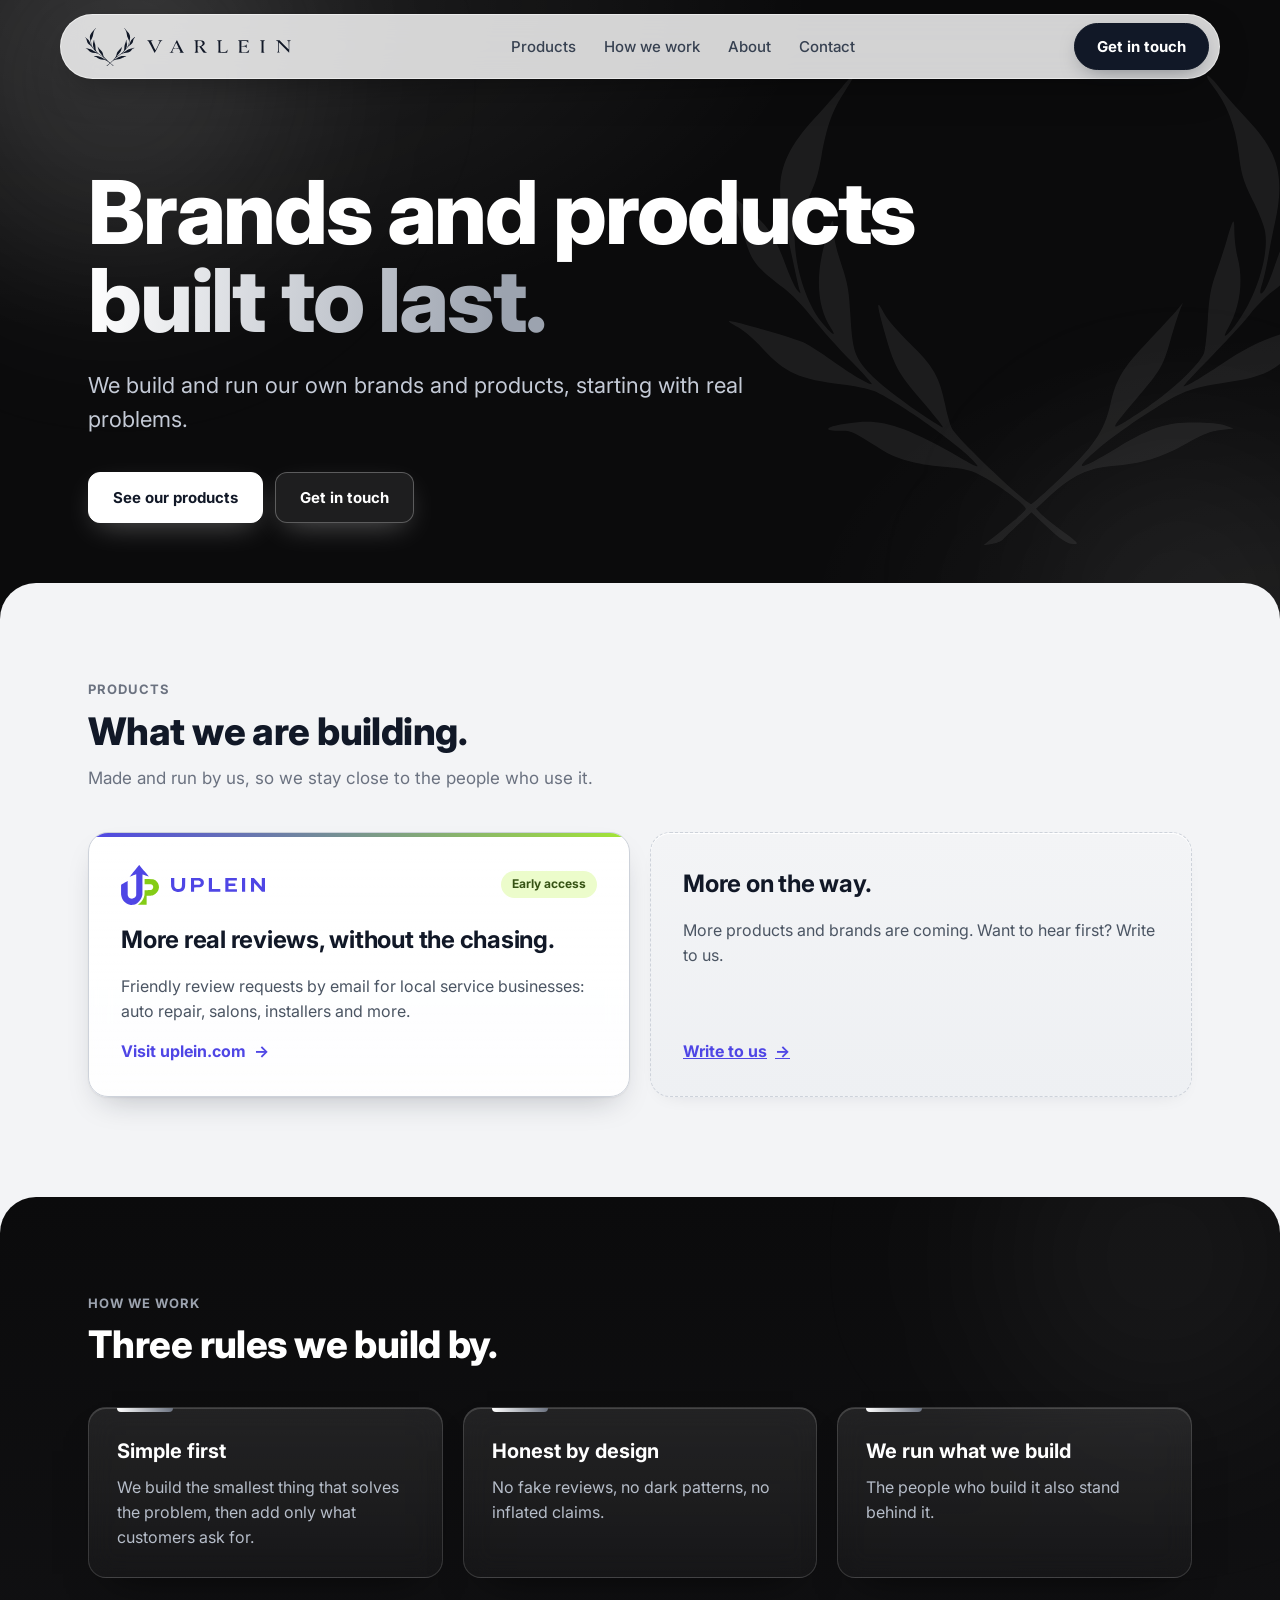
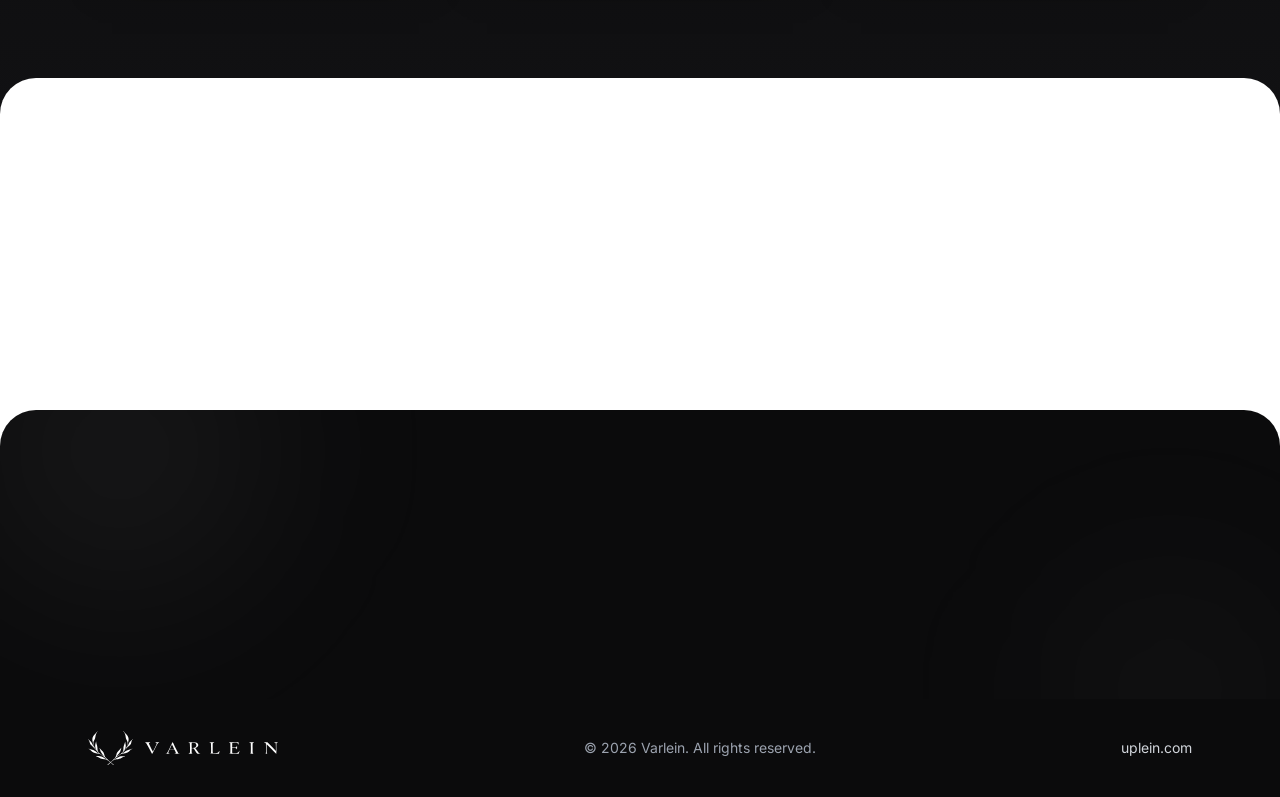
==== commit 88899d50: "Add link-preview image and social tags Co-Authored-By: Claude Sonnet 5.5 <noreply@anthropic.com>" ====
--- a/index.html
+++ b/index.html
@@ -9,6 +9,13 @@
 <meta property="og:site_name" content="Varlein">
 <meta property="og:title" content="Varlein | Brands and products built to last">
 <meta property="og:url" content="https://varlein.com/">
+<meta property="og:type" content="website">
+<meta property="og:description" content="Varlein designs, builds and runs its own brands and products. Our first product is Uplein.">
+<meta property="og:image" content="https://varlein.com/assets/og-image.png">
+<meta property="og:image:width" content="1200">
+<meta property="og:image:height" content="630">
+<meta property="og:image:alt" content="Varlein: Brands and products built to last.">
+<meta name="twitter:card" content="summary_large_image">
 <link rel="icon" type="image/svg+xml" href="assets/favicon.svg">
 <link rel="icon" type="image/png" sizes="32x32" href="assets/favicon-32.png">
 <link rel="icon" type="image/png" sizes="16x16" href="assets/favicon-16.png">
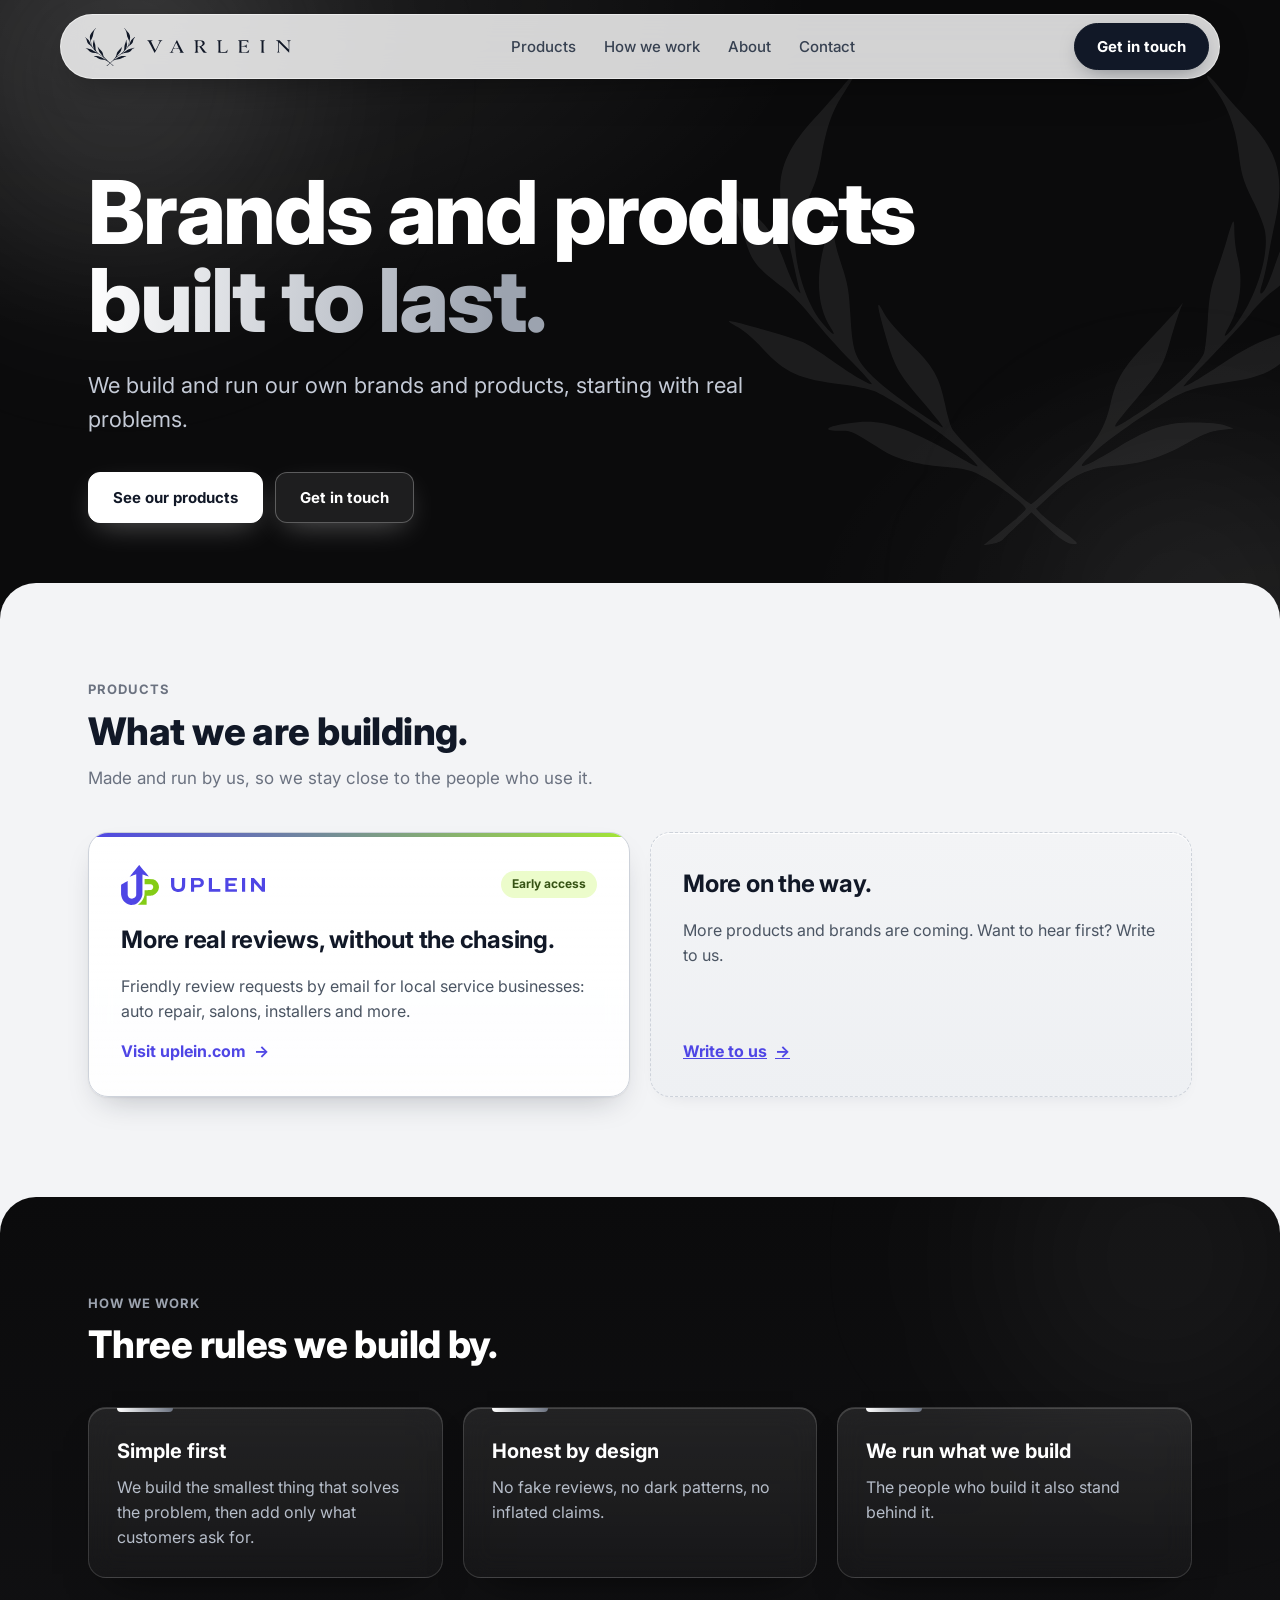
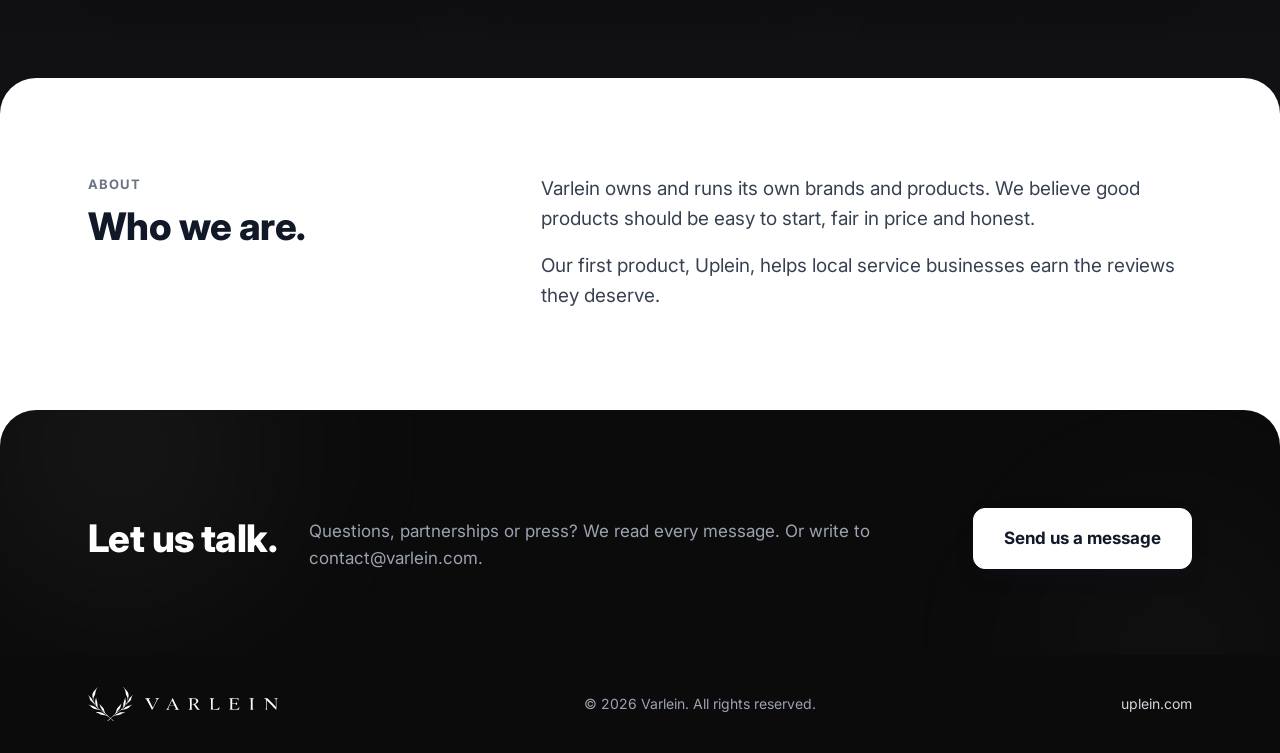
==== commit 76ac39d6: "Mobile: add top spacing so the floating header does not cover the hero Co-Authored-By: Claude Sonnet" ====
--- a/index.html
+++ b/index.html
@@ -213,7 +213,7 @@
 .cd-x:hover{background:#E5E7EB}
 #contactForm .btn:disabled{opacity:.6;cursor:default;transform:none}@media (prefers-reduced-motion:reduce){*,*::before,*::after{animation-duration:.01ms!important;animation-delay:0s!important;animation-iteration-count:1!important;transition-duration:.01ms!important;scroll-behavior:auto!important}.js .reveal{opacity:1;transform:none}}
 @media (max-width:900px){nav{display:none}.deco{width:360px;right:-120px}}
-@media (max-width:720px){.bar{flex-wrap:nowrap;gap:10px}.logo{gap:9px}.logo img:first-child{height:30px;width:auto}.logo img:last-child{height:10px;width:auto}.bar .btn{padding:11px 16px;font-size:14px;white-space:nowrap}.hero h1{font-size:40px}.hero p{font-size:18px}h2{font-size:29px}.wrap{padding-left:18px;padding-right:18px}.hero-in{padding-top:56px;padding-bottom:64px}section{padding-top:64px}.contact{margin-top:64px;padding:56px 0}.pcard{padding:24px}}
+@media (max-width:720px){.bar{flex-wrap:nowrap;gap:10px}.logo{gap:9px}.logo img:first-child{height:30px;width:auto}.logo img:last-child{height:10px;width:auto}.bar .btn{padding:11px 16px;font-size:14px;white-space:nowrap}.hero h1{font-size:40px}.hero p{font-size:18px}h2{font-size:29px}.wrap{padding-left:18px;padding-right:18px}.hero-in{padding-top:112px;padding-bottom:64px}section{padding-top:64px}.contact{margin-top:64px;padding:56px 0}.pcard{padding:24px}}
 </style>
 </head>
 <body>
